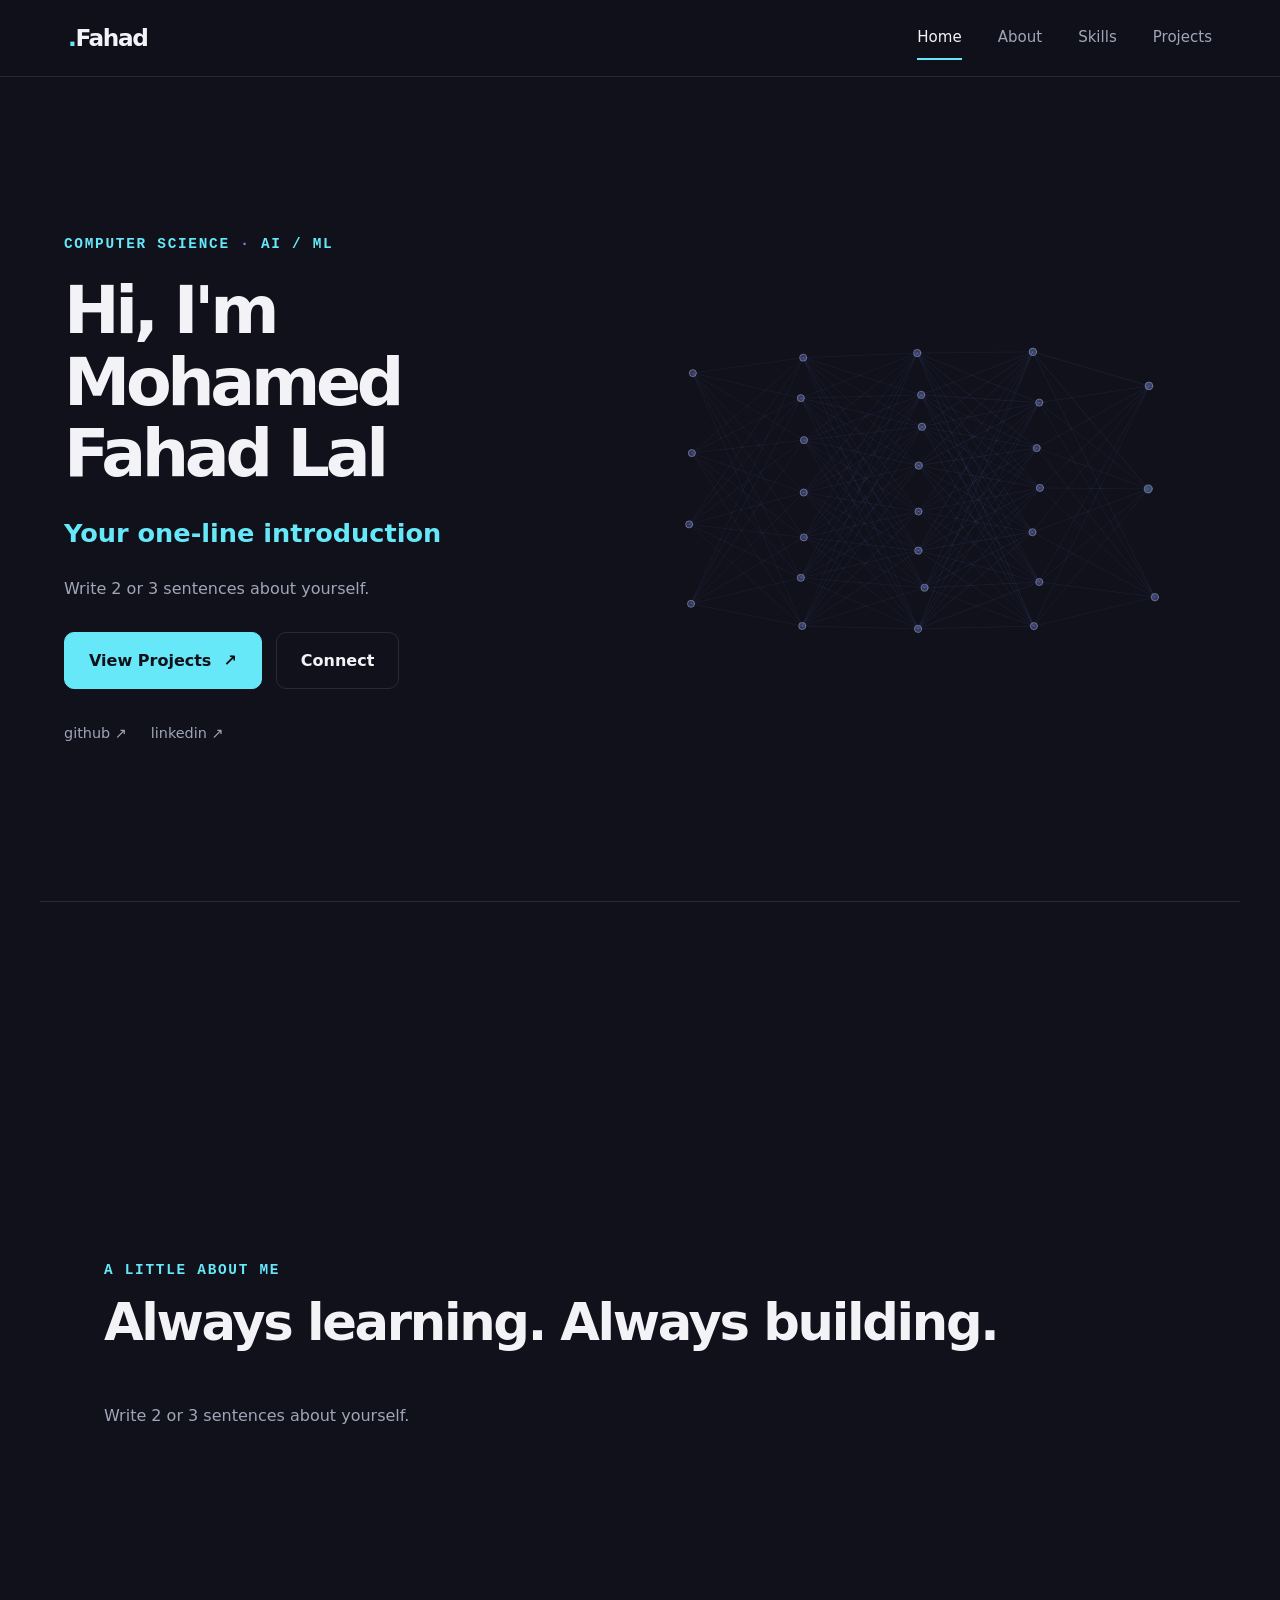
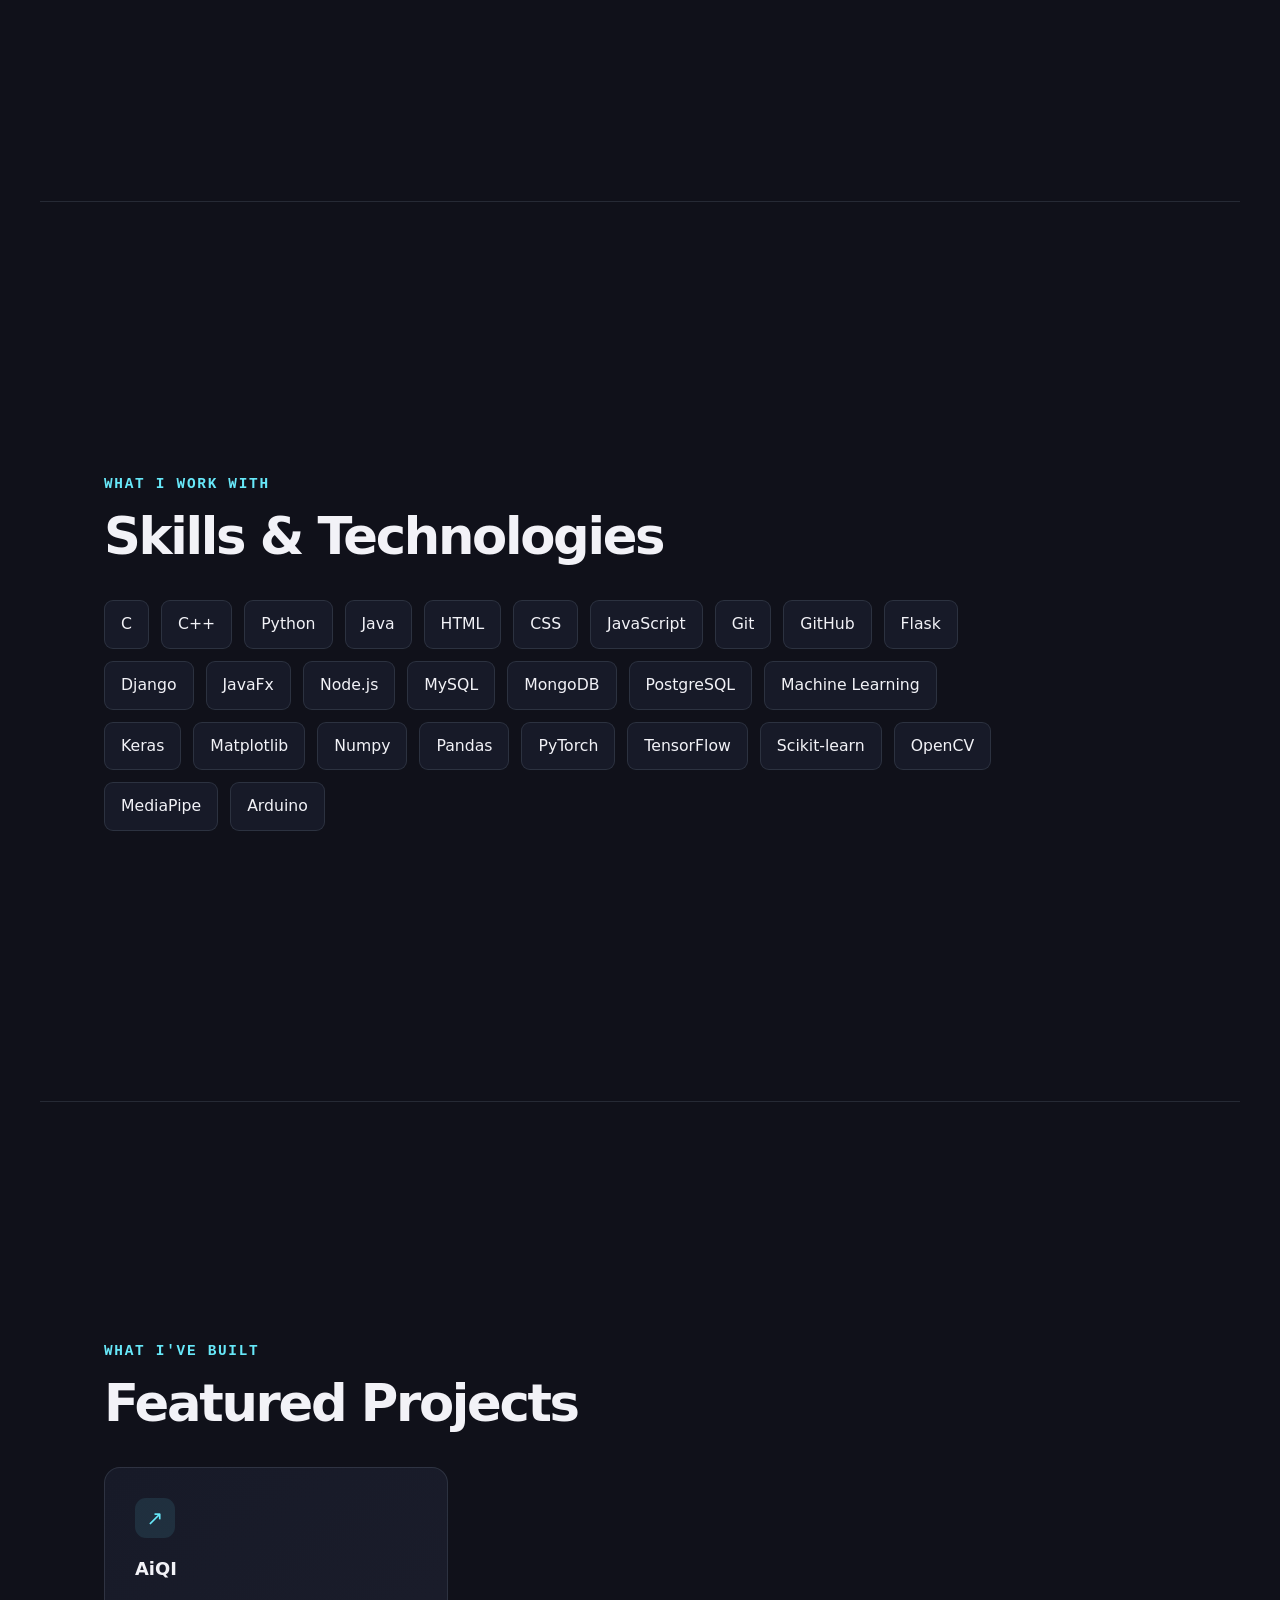
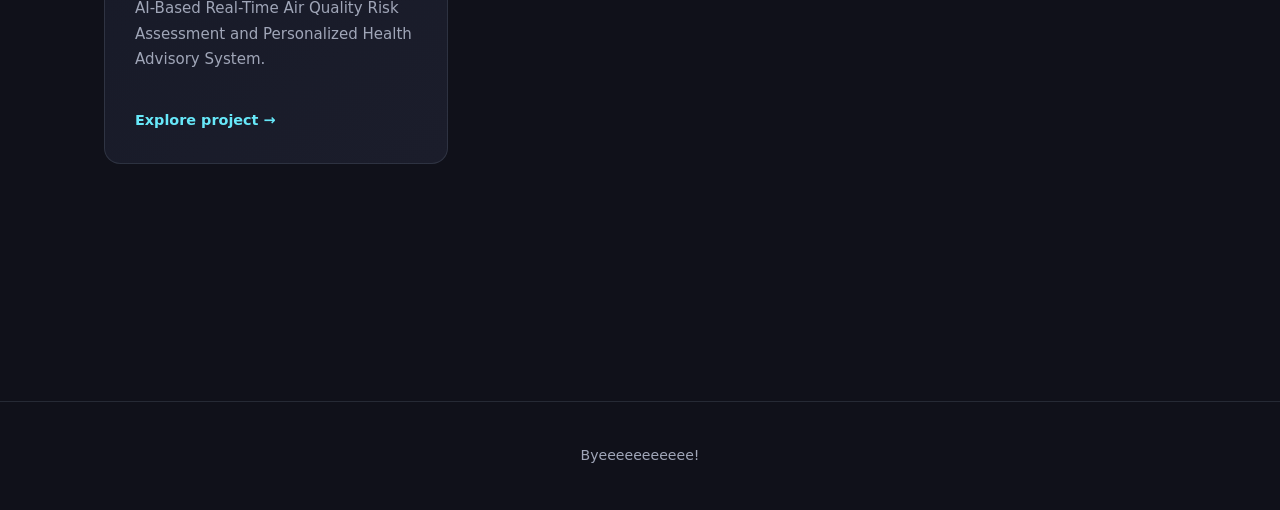
==== index.html @ 048d9cdc "changed layout; added nav and neural network aniamtion" ====
<!DOCTYPE html>
<html lang="en">

<head>
    <meta charset="UTF-8">
    <meta name="viewport" content="width=device-width, initial-scale=1">
    <meta name="theme-color" content="#10111a">
    <meta name="description" content="Fahad Lal — Computer Science student, developer, and AI/ML enthusiast.">
    <title>Fahad Lal | Portfolio</title>
    <link rel="stylesheet" href="style.css">
    <link rel="icon" type="image/svg+xml" href="favicon.svg">
</head>

<body>

    <!-- Top Navigation -->
    <header class="site-header">
        <nav class="navbar" aria-label="Main navigation">
            <a href="#home" class="brand"><span>.</span>Fahad</a>

            <div class="nav-links">
                <a href="#home" class="active">Home</a>
                <a href="#about">About</a>
                <a href="#skills">Skills</a>
                <a href="#projects">Projects</a>
            </div>
        </nav>
    </header>

    <!-- Hero -->
    <main>
        <section class="hero" id="home">

            <!-- Left: neural network -->
            <div class="hero-visual" id="hero">
                <canvas id="neural-network"
                    aria-label="Animated neural network visualization"
                    role="img"></canvas>

                
            </div>

            <!-- Right: Personal introduction -->
            <div class="hero-content">
                <p class="eyebrow">
                    COMPUTER SCIENCE <span>·</span> AI / ML
                </p>

                <h1>
                    Hi, I'm <span id="name"></span>
                </h1>

                <p id="tagline" class="tagline"></p>

                <p id="hero-bio" class="hero-bio"></p>

                <div class="hero-actions">
                    <a href="#projects" class="btn btn-primary">
                        View Projects <span>↗</span>
                    </a>

                    <a href="#footer" class="btn btn-secondary">
                        Connect
                    </a>
                </div>

                <nav id="links" class="social-links"
                    aria-label="Social profiles"></nav>
            </div>

        </section>

        <!-- About -->
        <section class="section about-section" id="about">
            <div class="section-heading">
                <p class="eyebrow">A LITTLE ABOUT ME</p>
                <h2>Always learning. Always building.</h2>
            </div>

            <p id="about-bio"></p>
        </section>


        <!-- Skills -->
        <section class="section" id="skills">
            <div class="section-heading">
                <p class="eyebrow">WHAT I WORK WITH</p>
                <h2>Skills & Technologies</h2>
            </div>

            <ul id="skills-list" class="chips"></ul>
        </section>

        <!-- Projects -->
        <section class="section" id="projects">
            <div class="section-heading">
                <p class="eyebrow">WHAT I'VE BUILT</p>
                <h2>Featured Projects</h2>
            </div>

            <div id="projects-list" class="grid"></div>
        </section>

        
    </main>

    <footer id="footer">
        <p>Byeeeeeeeeeee!</p>
    </footer>

    <script src="script.js"></script>

</body>
</html>
---- style.css ----
:root {
    --bg: #10111a;
    --surface: #171a28;
    --card: #1b1d2b;
    --fg: #f2f2f7;
    --muted: #a0a6b8;
    --accent: #67e8f9;
    --accent-secondary: #818cf8;
    --border: rgba(148, 163, 184, 0.17);
    --nav-height: 76px;
}

* {
    box-sizing: border-box;
}

html {
    scroll-behavior: smooth;
    scroll-padding-top: var(--nav-height);
}

body {
    margin: 0;
    background: var(--bg);
    color: var(--fg);
    font-family: Inter, system-ui, -apple-system, sans-serif;
    line-height: 1.7;
}

a {
    color: inherit;
}

a:focus-visible {
    outline: 2px solid var(--accent);
    outline-offset: 4px;
}

/* Navigation */

.site-header {
    position: sticky;
    top: 0;
    z-index: 100;
    background: rgba(16, 17, 26, 0.92);
    backdrop-filter: blur(14px);
    border-bottom: 1px solid var(--border);
}

.navbar {
    max-width: 1200px;
    min-height: var(--nav-height);
    margin: auto;
    padding: 12px 28px;
    display: flex;
    align-items: center;
    justify-content: space-between;
    gap: 24px;
}

.brand {
    font-size: 1.45rem;
    font-weight: 800;
    letter-spacing: -0.06em;
    text-decoration: none;
}

.brand span {
    color: var(--accent);
}

.nav-links {
    display: flex;
    align-items: center;
    gap: clamp(14px, 3vw, 36px);
}

.nav-links a {
    position: relative;
    color: var(--muted);
    font-size: 0.94rem;
    text-decoration: none;
    transition: color 180ms ease;
}

.nav-links a:hover,
.nav-links a.active {
    color: var(--fg);
}

.nav-links a.active::after {
    content: "";
    position: absolute;
    left: 0;
    right: 0;
    bottom: -9px;
    height: 2px;
    background: var(--accent);
}

/* Home / hero */

.hero {
    width: 100%;
    max-width: 1440px;
    min-height: calc(100vh - var(--nav-height));
    min-height: calc(100svh - var(--nav-height));
    margin-inline: auto;
    padding: clamp(40px, 6vh, 80px) clamp(32px, 5vw, 80px);
    display: grid;
    grid-template-columns: minmax(0, 1fr) minmax(0, 1.1fr);
    grid-template-areas: "content visual";
    align-items: center;
    gap: clamp(40px, 6vw, 100px);
}

.hero-content {
    grid-area: content;
    min-width: 0;
    max-width: 650px;
}

.hero-visual {
    grid-area: visual;
    position: relative;
    width: 100%;
    max-width: 620px;
    height: 430px;
    justify-self: center;
    overflow: hidden;
    border: none;
    border-radius: 0;
    background: transparent;
    box-shadow: none;
}

#neural-network {
    position: absolute;
    inset: 0;
    display: block;
    width: 100%;
    height: 100%;
    cursor: pointer;
    outline-offset: 4px;
}

#neural-network:focus-visible {
    outline: 2px solid var(--accent);
}

.visual-label {
    position: absolute;
    left: 12px;
    bottom: 8px;
    display: flex;
    align-items: center;
    gap: 9px;
    color: var(--muted);
    font: 10px monospace;
    letter-spacing: 0.08em;
    pointer-events: none;
}

.status-dot {
    width: 7px;
    height: 7px;
    flex: 0 0 auto;
    border-radius: 50%;
    background: var(--accent);
    box-shadow: 0 0 12px var(--accent);
}

/* Hero text and actions */

.eyebrow {
    margin: 0 0 18px;
    color: var(--accent);
    font-family: ui-monospace, monospace;
    font-size: 0.9rem;
    font-weight: 600;
    letter-spacing: 0.12em;
}

.eyebrow span {
    color: var(--accent-secondary);
}

.hero h1 {
    margin: 0;
    font-size: clamp(3rem, 5.2vw, 5.5rem);
    line-height: 1.08;
    letter-spacing: -0.065em;
    overflow-wrap: anywhere;
}

.hero .tagline {
    margin: 22px 0 0;
    color: var(--accent);
    font-size: clamp(1.25rem, 2vw, 1.65rem);
    font-weight: 550;
}

.hero .hero-bio {
    max-width: 570px;
    margin-top: 18px;
    color: var(--muted);
    font-size: clamp(1rem, 1.25vw, 1.2rem);
    line-height: 1.9;
}

.hero-actions {
    display: flex;
    flex-wrap: wrap;
    gap: 14px;
    margin-top: 28px;
}

.btn {
    display: inline-flex;
    align-items: center;
    justify-content: center;
    gap: 12px;
    min-height: 54px;
    padding: 14px 24px;
    border: 1px solid var(--border);
    border-radius: 10px;
    text-decoration: none;
    font-size: 1rem;
    font-weight: 650;
    transition: transform 180ms ease, background 180ms ease, border-color 180ms ease;
}

.btn:hover {
    transform: translateY(-2px);
}

.btn-primary {
    background: var(--accent);
    border-color: var(--accent);
    color: #10111a;
}

.btn-primary:hover {
    background: #a5f3fc;
}

.btn-secondary {
    color: var(--fg);
}

.btn-secondary:hover {
    border-color: var(--accent);
}

.social-links {
    display: flex;
    flex-wrap: wrap;
    gap: 24px;
    margin-top: 32px;
}

.social-links a {
    color: var(--muted);
    font-size: 0.9rem;
    text-decoration: none;
}

.social-links a:hover {
    color: var(--accent);
}

/* Content sections */

.section {
    width: 100%;
    max-width: 1200px;
    min-height: 100vh;
    min-height: 100svh;
    margin-inline: auto;
    padding: clamp(64px, 9vh, 110px) clamp(32px, 5vw, 64px);
    border-top: 1px solid var(--border);
    box-sizing: border-box;
    display: flex;
    flex-direction: column;
    justify-content: center;
    scroll-margin-top: var(--nav-height);
}

.section-heading {
    margin-bottom: 32px;
}

.section-heading .eyebrow {
    margin-bottom: 8px;
}

.section-heading h2 {
    margin: 0;
    font-size: clamp(2.2rem, 4vw, 3.2rem);
    letter-spacing: -0.045em;
    line-height: 1.25;
}

.about-section > p {
    max-width: 760px;
    color: var(--muted);
}

/* Skills */

.chips {
    display: flex;
    flex-wrap: wrap;
    gap: 12px;
    max-width: 900px;
    padding: 0;
    margin: 0;
    list-style: none;
}

.chips li {
    padding: 10px 16px;
    border: 1px solid var(--border);
    border-radius: 9px;
    background: var(--surface);
    color: var(--fg);
    font-size: 0.98rem;
    transition: border-color 180ms ease, transform 180ms ease;
}

.chips li:hover {
    border-color: var(--accent);
    transform: translateY(-2px);
}

/* Projects */

.grid {
    display: grid;
    grid-template-columns: repeat(3, minmax(0, 1fr));
    gap: 20px;
    width: 100%;
}

.project-card {
    min-width: 0;
    padding: 30px;
    border: 1px solid var(--border);
    border-radius: 16px;
    background: linear-gradient(145deg, var(--surface), var(--card));
    transition: transform 200ms ease, border-color 200ms ease;
}

.project-card:hover {
    transform: translateY(-5px);
    border-color: rgba(103, 232, 249, 0.5);
}

.project-icon {
    display: grid;
    width: 40px;
    height: 40px;
    place-items: center;
    margin-bottom: 18px;
    border-radius: 11px;
    background: rgba(103, 232, 249, 0.1);
    color: var(--accent);
    font-size: 1.25rem;
}

.project-card h3 {
    margin: 0 0 12px;
    font-size: 1.12rem;
    line-height: 1.4;
    overflow-wrap: anywhere;
}

.project-card p {
    color: var(--muted);
    font-size: 0.94rem;
    overflow-wrap: anywhere;
}

.project-card > a {
    display: inline-block;
    margin-top: 20px;
    color: var(--accent);
    font-size: 0.9rem;
    font-weight: 650;
    text-decoration: none;
}

.project-card > a:hover {
    text-decoration: underline;
    text-underline-offset: 4px;
}

/* Footer */

footer {
    min-height: 90px;
    padding: 28px 20px;
    border-top: 1px solid var(--border);
    color: var(--muted);
    text-align: center;
    font-size: 0.88rem;
    display: flex;
    flex-direction: column;
    justify-content: center;
}

.copyright {
    margin: 0 0 6px;
}

/* Tablet */

@media (max-width: 850px) {
    .hero {
        gap: 32px;
        padding-inline: 28px;
    }

    .hero h1 {
        font-size: clamp(2.5rem, 5vw, 3.6rem);
    }

    .hero-visual {
        max-width: 440px;
    }

    .grid {
        grid-template-columns: repeat(2, minmax(0, 1fr));
    }
}

/* Mobile */

@media (max-width: 620px) {
    :root {
        --nav-height: 100px;
    }

    .navbar {
        min-height: 68px;
        padding: 12px 18px;
        flex-wrap: wrap;
        gap: 12px;
    }

    .brand {
        font-size: 1.3rem;
    }

    .nav-links {
        width: 100%;
        justify-content: space-between;
        gap: 10px;
    }

    .nav-links a {
        font-size: 0.84rem;
    }

    .nav-links a.active::after {
        bottom: -5px;
    }

    .hero {
        min-height: calc(100vh - var(--nav-height));
        min-height: calc(100svh - var(--nav-height));
        grid-template-columns: minmax(0, 1fr);
        grid-template-areas:
            "visual"
            "content";
        gap: 28px;
        padding: 32px 22px 48px;
    }

    .hero-visual {
        width: min(75vw, 340px);
        height: 320px;
        max-width: 500px;
    }

    .hero-content {
        text-align: center;
    }

    .hero h1 {
        font-size: clamp(2.5rem, 10vw, 3.5rem);
    }

    .hero .hero-bio {
        font-size: 1rem;
        margin-inline: auto;
    }

    .hero-actions,
    .social-links {
        justify-content: center;
    }

    .section {
        min-height: 100svh;
        padding: 64px 22px;
    }

    .section-heading h2 {
        font-size: clamp(1.8rem, 7vw, 2.4rem);
    }

    .grid {
        grid-template-columns: minmax(0, 1fr);
    }

    .project-card {
        padding: 24px;
    }
}

/* Respect reduced-motion preferences */

@media (prefers-reduced-motion: reduce) {
    html {
        scroll-behavior: auto;
    }

    *,
    *::before,
    *::after {
        animation-duration: 0.01ms !important;
        transition-duration: 0.01ms !important;
    }
}
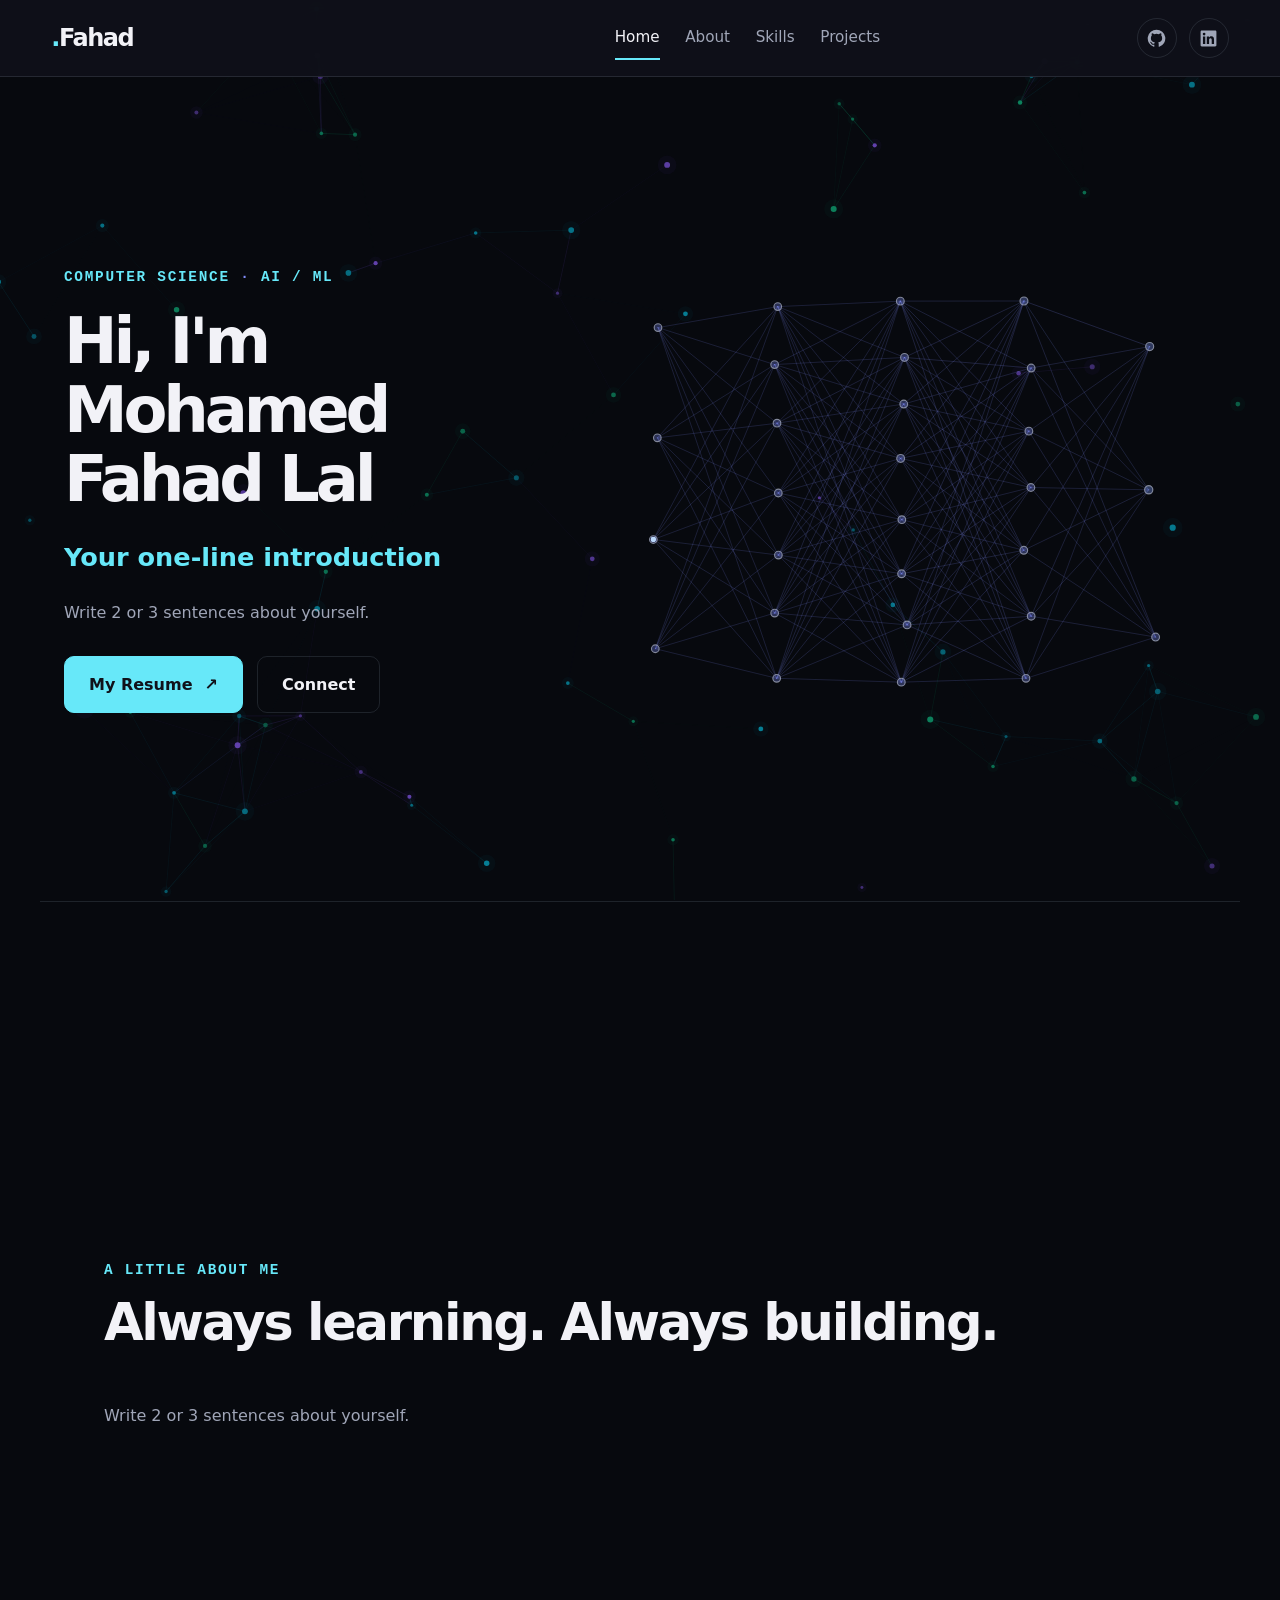
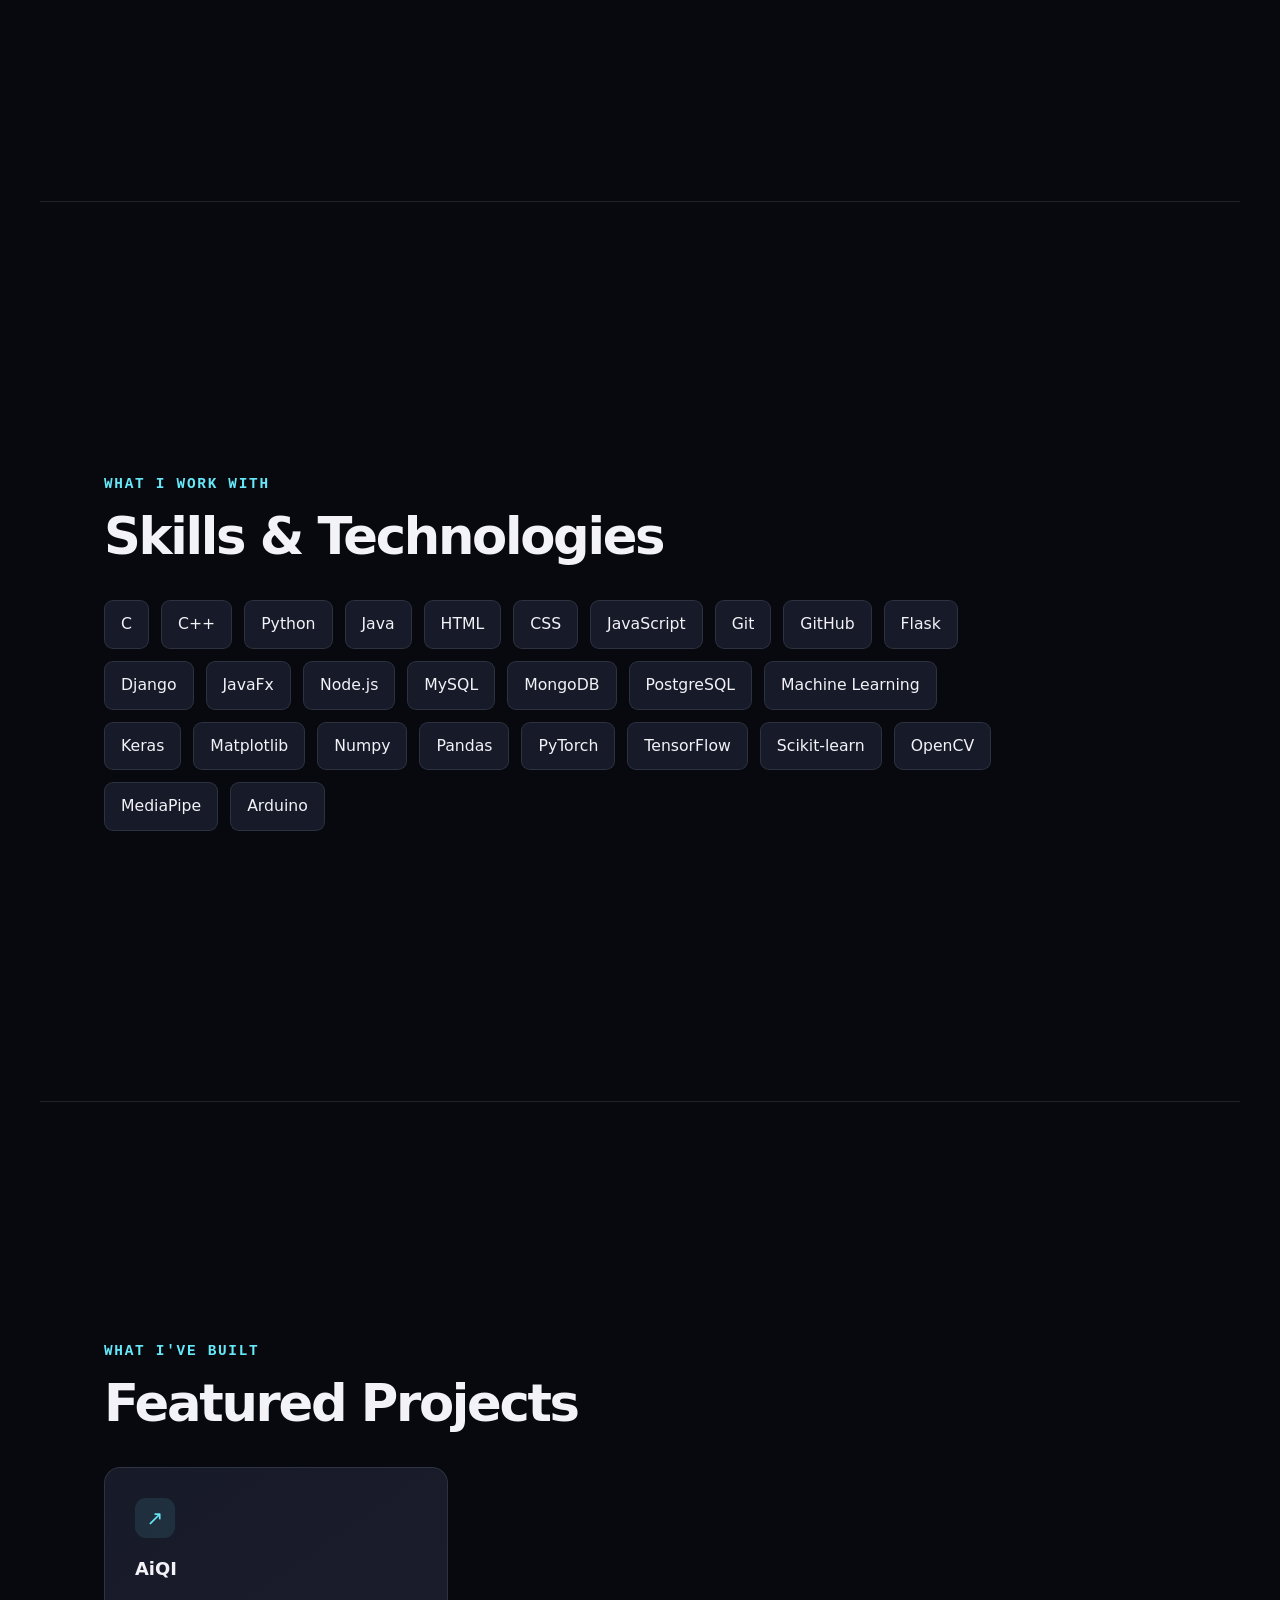
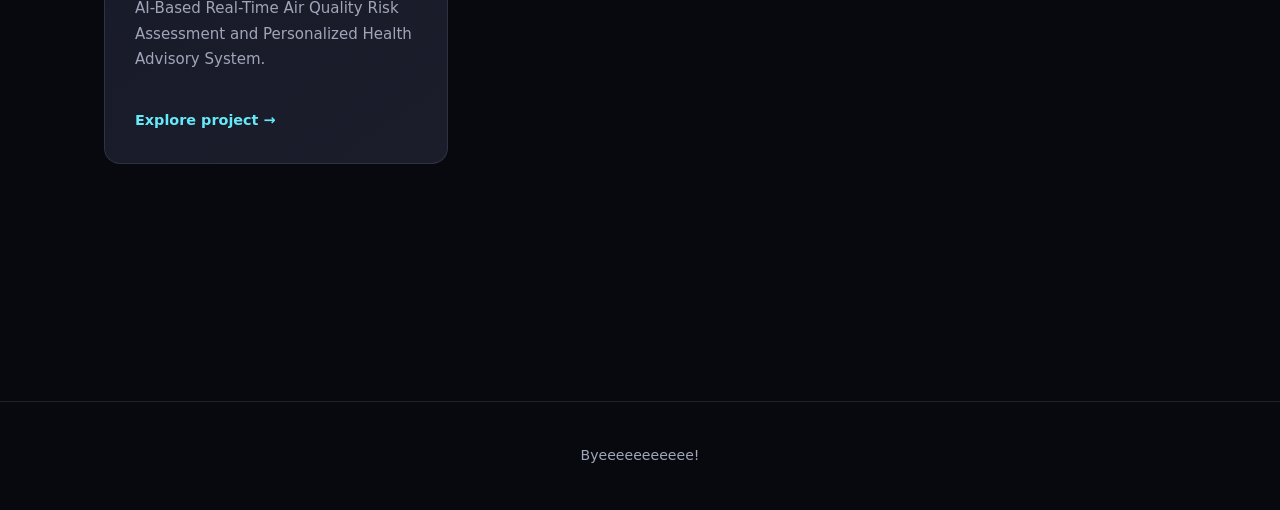
==== commit 8b2ec933: "updated layout and added bg animation" ====
--- a/index.html
+++ b/index.html
@@ -12,18 +12,28 @@
 </head>
 
 <body>
-
+    <canvas id="neural-canvas" aria-hidden="true"></canvas>
     <!-- Top Navigation -->
     <header class="site-header">
         <nav class="navbar" aria-label="Main navigation">
-            <a href="#home" class="brand"><span>.</span>Fahad</a>
 
+            <!-- Left: Brand -->
+            <a href="#home" class="brand">
+                <span class="brand-dot">.</span>Fahad
+            </a>
+
+            <!-- Center: Navigation links -->
             <div class="nav-links">
                 <a href="#home" class="active">Home</a>
                 <a href="#about">About</a>
                 <a href="#skills">Skills</a>
                 <a href="#projects">Projects</a>
             </div>
+
+            <!-- Right: Social icons -->
+            <div id="links" class="navbar-socials"
+                aria-label="Social profiles"></div>
+
         </nav>
     </header>
 
@@ -55,17 +65,19 @@
                 <p id="hero-bio" class="hero-bio"></p>
 
                 <div class="hero-actions">
-                    <a href="#projects" class="btn btn-primary">
-                        View Projects <span>↗</span>
+                    <a
+                        href="https://drive.google.com/file/d/1En2auELsVuPyitRh2LUeTLbkmFUv3YQK/view?usp=sharing"
+                        class="btn btn-primary"
+                        target="_blank"
+                        rel="noopener noreferrer"
+                    >
+                        My Resume <span>↗</span>
                     </a>
 
                     <a href="#footer" class="btn btn-secondary">
                         Connect
                     </a>
                 </div>
-
-                <nav id="links" class="social-links"
-                    aria-label="Social profiles"></nav>
             </div>
 
         </section>
@@ -108,7 +120,8 @@
         <p>Byeeeeeeeeeee!</p>
     </footer>
 
-    <script src="script.js"></script>
+    <script src="js/script.js"></script>
+    <script src="js/neural-bg.js"></script>
 
 </body>
 </html>
--- a/style.css
+++ b/style.css
@@ -519,7 +519,7 @@
     }
 }
 
-/* Respect reduced-motion preferences */
+
 
 @media (prefers-reduced-motion: reduce) {
     html {
@@ -533,3 +533,390 @@
         transition-duration: 0.01ms !important;
     }
 }
+
+/* ==========================================
+   LARGER HERO + NEURAL NETWORK
+   ========================================== */
+
+.hero {
+    max-width: 1500px;
+    grid-template-columns: minmax(0, 0.9fr) minmax(0, 1.1fr);
+    gap: clamp(40px, 5vw, 90px);
+    padding-inline: clamp(40px, 5vw, 80px);
+}
+
+.hero-content {
+    max-width: 680px;
+}
+
+/* Give the network more room */
+
+.hero-visual {
+    width: 100%;
+    max-width: 760px;
+    height: clamp(440px, 43vw, 600px);
+    justify-self: stretch;
+}
+
+/* Slightly enlarge the introduction */
+
+.hero h1 {
+    font-size: clamp(3.2rem, 5vw, 5.5rem);
+}
+
+.hero .hero-bio {
+    max-width: 600px;
+}
+
+/* ==========================================
+   WIDER NAVIGATION
+   ========================================== */
+
+.navbar {
+    max-width: 1500px;
+    padding-inline: clamp(28px, 5vw, 76px);
+}
+
+.nav-links {
+    gap: clamp(24px, 3vw, 44px);
+}
+
+.nav-links a {
+    font-size: 0.96rem;
+}
+
+/* ==========================================
+   RESPONSIVE ADJUSTMENTS
+   ========================================== */
+
+@media (max-width: 1000px) {
+    .hero {
+        gap: 32px;
+        padding-inline: 32px;
+    }
+
+    .hero-visual {
+        height: 440px;
+    }
+
+    .hero h1 {
+        font-size: clamp(2.7rem, 4.5vw, 4rem);
+    }
+}
+
+@media (max-width: 620px) {
+    .hero {
+        grid-template-columns: minmax(0, 1fr);
+        grid-template-areas:
+            "visual"
+            "content";
+        gap: 24px;
+        padding: 28px 22px 48px;
+    }
+
+    .hero-visual {
+        width: min(100%, 380px);
+        height: min(90vw, 360px);
+        justify-self: center;
+    }
+
+    .hero h1 {
+        font-size: clamp(2.5rem, 10vw, 3.5rem);
+    }
+
+    .navbar {
+        padding-inline: 18px;
+    }
+
+    .nav-links {
+        gap: 12px;
+    }
+}
+
+/* ==========================================
+   NAVBAR: LEFT BRAND | CENTER LINKS | RIGHT ICONS
+   ========================================== */
+
+.navbar {
+    width: 100%;
+    max-width: 1600px;
+    min-height: 76px;
+    margin-inline: auto;
+    padding: 12px clamp(24px, 5vw, 80px);
+
+    display: grid;
+    grid-template-columns: 1fr auto 1fr;
+    align-items: center;
+    gap: 32px;
+}
+
+/* Left side */
+
+.brand {
+    justify-self: start;
+    white-space: nowrap;
+    font-size: 1.5rem;
+    font-weight: 800;
+    letter-spacing: -0.06em;
+    text-decoration: none;
+}
+
+.brand-dot {
+    color: var(--accent);
+}
+
+/* Center navigation */
+
+.nav-links {
+    display: flex;
+    align-items: center;
+    justify-content: center;
+    gap: clamp(20px, 2.5vw, 38px);
+}
+
+.nav-links a {
+    white-space: nowrap;
+}
+
+/* Right social icons */
+
+.navbar-socials {
+    justify-self: end;
+    display: flex;
+    align-items: center;
+    gap: 12px;
+}
+
+.social-icon {
+    width: 40px;
+    height: 40px;
+    display: grid;
+    place-items: center;
+
+    color: var(--muted);
+    border: 1px solid var(--border);
+    border-radius: 50%;
+
+    text-decoration: none;
+    transition:
+        color 180ms ease,
+        border-color 180ms ease,
+        background 180ms ease,
+        transform 180ms ease;
+}
+
+.social-icon svg {
+    display: block;
+    width: 19px;
+    height: 19px;
+}
+
+.social-icon:hover {
+    color: var(--accent);
+    border-color: var(--accent);
+    background: rgba(103, 232, 249, 0.08);
+    transform: translateY(-2px);
+}
+
+/* Responsive navigation */
+
+@media (max-width: 760px) {
+    .navbar {
+        grid-template-columns: 1fr auto;
+        gap: 14px;
+        padding: 12px 20px;
+    }
+
+    .brand {
+        grid-column: 1;
+        grid-row: 1;
+    }
+
+    .navbar-socials {
+        grid-column: 2;
+        grid-row: 1;
+    }
+
+    .nav-links {
+        grid-column: 1 / -1;
+        grid-row: 2;
+        justify-content: center;
+        gap: clamp(18px, 5vw, 32px);
+        padding-top: 8px;
+    }
+
+    .nav-links a {
+        font-size: 0.88rem;
+    }
+}
+
+@media (max-width: 380px) {
+    .navbar {
+        padding-inline: 14px;
+    }
+
+    .nav-links {
+        gap: 14px;
+    }
+
+    .nav-links a {
+        font-size: 0.8rem;
+    }
+
+    .social-icon {
+        width: 36px;
+        height: 36px;
+    }
+}
+
+/* Navbar layout matching the hand-drawn design */
+
+.navbar {
+    width: 100%;
+    max-width: 1600px;
+    min-height: 76px;
+    margin: 0 auto;
+    padding: 12px clamp(24px, 4vw, 64px);
+
+    display: flex;
+    align-items: center;
+    justify-content: space-between;
+    gap: 32px;
+}
+
+/* Left: Fahad */
+
+.brand {
+    flex: 0 0 auto;
+    margin-right: auto;
+}
+
+/* Center: Navigation links */
+
+.nav-links {
+    display: flex;
+    align-items: center;
+    justify-content: center;
+    gap: clamp(18px, 2vw, 32px);
+
+    margin-inline: auto;
+}
+
+/* Right: GitHub and LinkedIn */
+
+.navbar-socials {
+    display: flex;
+    align-items: center;
+    justify-content: flex-end;
+    gap: 12px;
+    flex: 0 0 auto;
+}
+
+/* Keep the links visually consistent */
+
+.nav-links a {
+    white-space: nowrap;
+    font-size: 0.95rem;
+}
+
+/* Responsive navbar */
+
+@media (max-width: 760px) {
+    .navbar {
+        display: grid;
+        grid-template-columns: 1fr auto;
+        gap: 14px;
+        padding: 12px 20px;
+    }
+
+    .brand {
+        grid-column: 1;
+        grid-row: 1;
+        margin: 0;
+    }
+
+    .navbar-socials {
+        grid-column: 2;
+        grid-row: 1;
+    }
+
+    .nav-links {
+        grid-column: 1 / -1;
+        grid-row: 2;
+        width: 100%;
+        margin: 0;
+        justify-content: center;
+        gap: clamp(16px, 4vw, 28px);
+        padding-top: 8px;
+    }
+}
+/* Full-page interactive neural network */
+
+#neural-canvas {
+    position: fixed;
+    inset: 0;
+
+    display: block;
+    width: 100%;
+    height: 100%;
+
+    z-index: 0;
+    pointer-events: none;
+
+    opacity: 0.85;
+}
+
+/* Keep the website content above the animation */
+
+header,
+main,
+footer {
+    position: relative;
+    z-index: 1;
+}
+
+/* Keep the navigation above other content */
+
+header {
+    z-index: 50;
+}
+
+/* Keep the background consistent */
+
+body {
+    background-color: #07090e;
+    overflow-x: hidden;
+}
+
+/* Avoid unnecessary animation for reduced-motion users */
+
+@media (prefers-reduced-motion: reduce) {
+    #neural-canvas {
+        opacity: 0.55;
+    }
+}
+
+/* === Neural background and hero-network visibility improvements === */
+#neural-canvas {
+    opacity: 0.72;
+}
+
+/* The hero canvas draws its own network; do not fade the whole canvas. */
+#neural-network {
+    opacity: 1;
+}
+
+/* Keep the page content readable above the ambient background. */
+.hero-content,
+.section,
+.site-header,
+footer {
+    position: relative;
+    z-index: 1;
+}
+
+@media (max-width: 620px) {
+    #neural-canvas {
+        opacity: 0.48;
+    }
+}
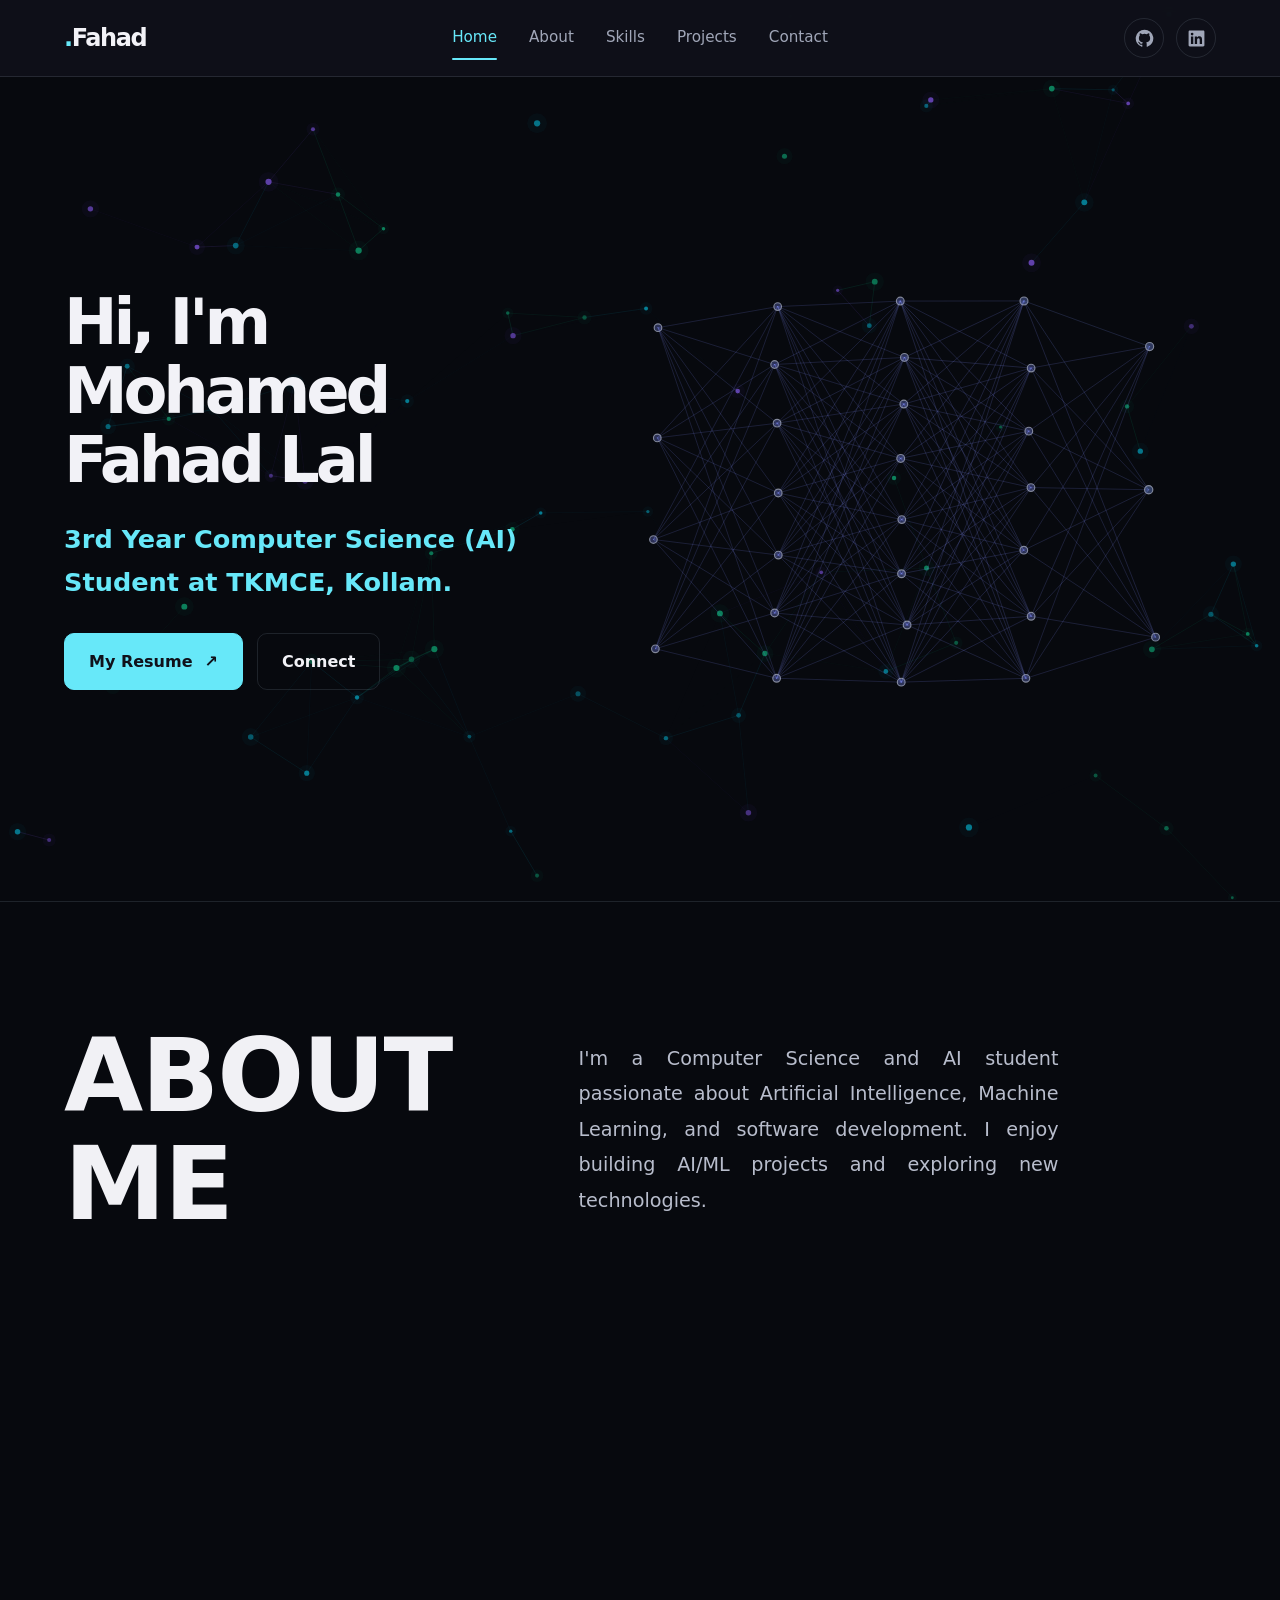
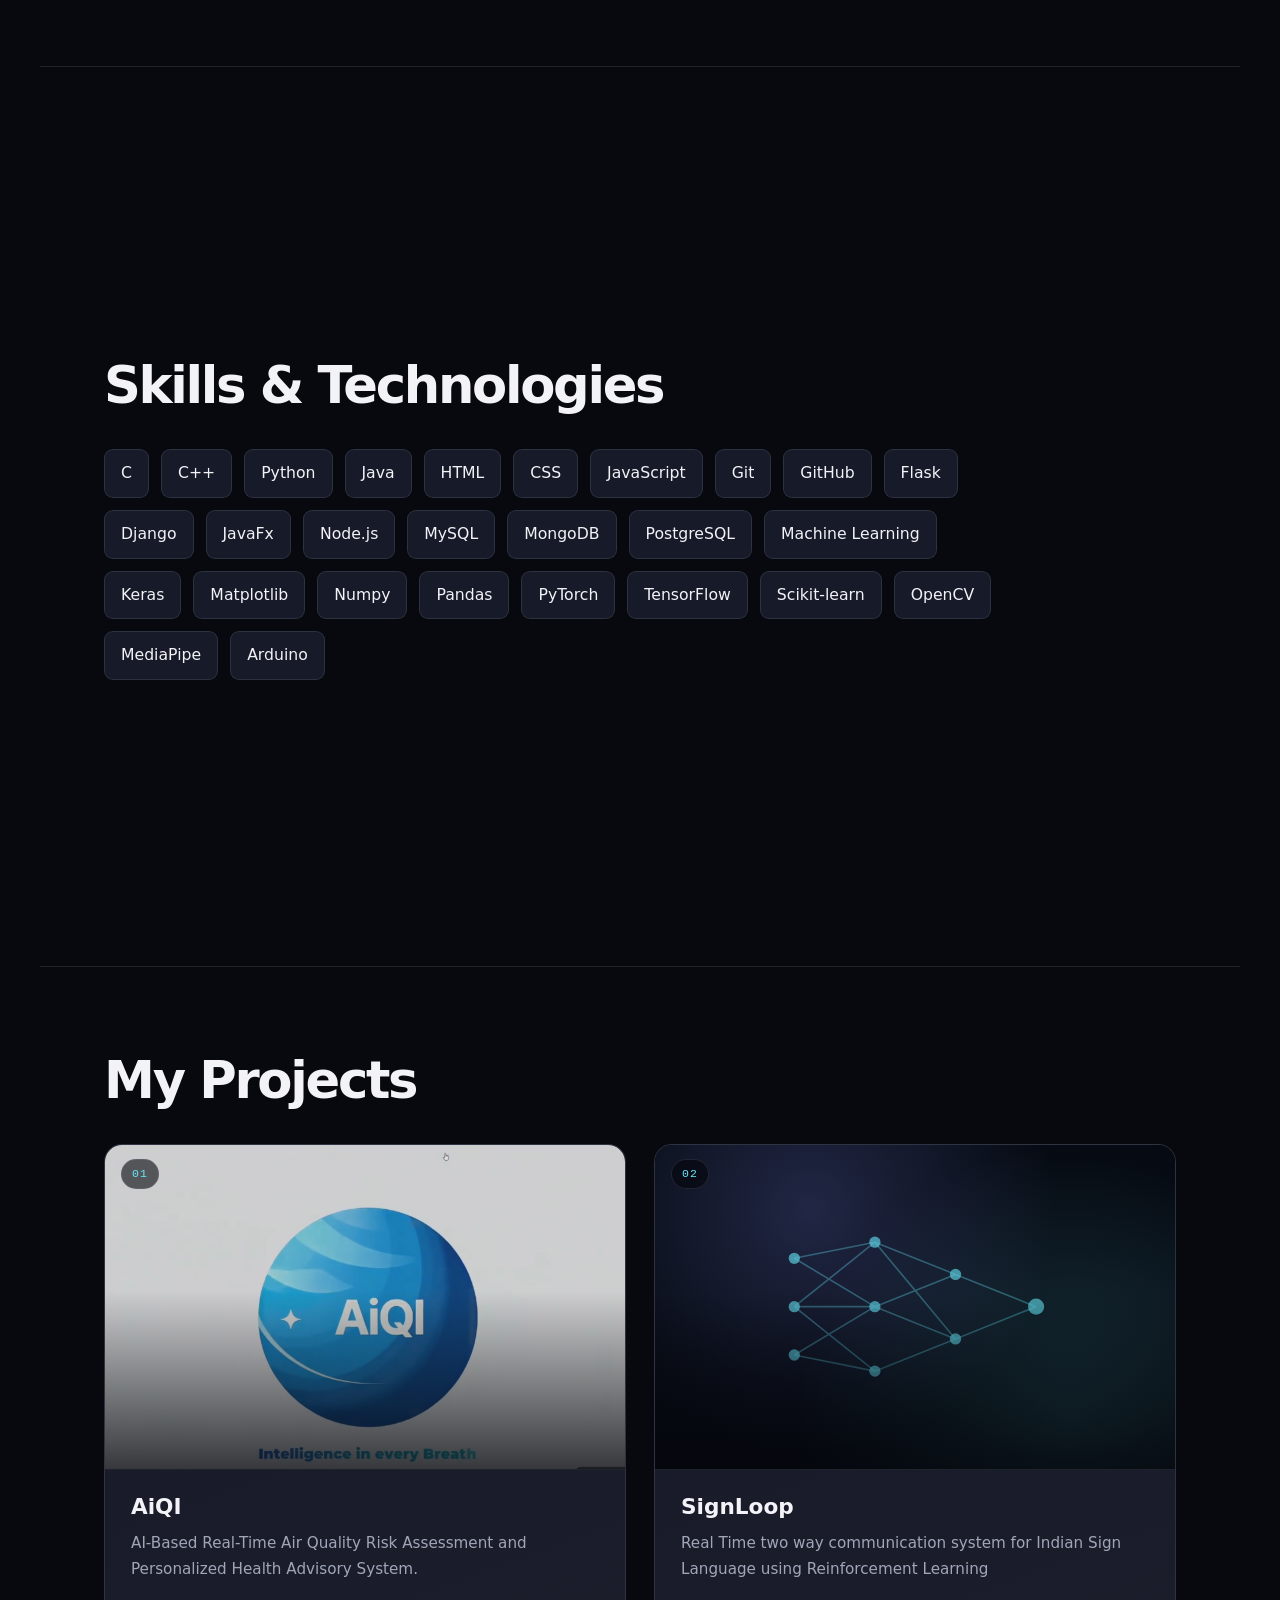
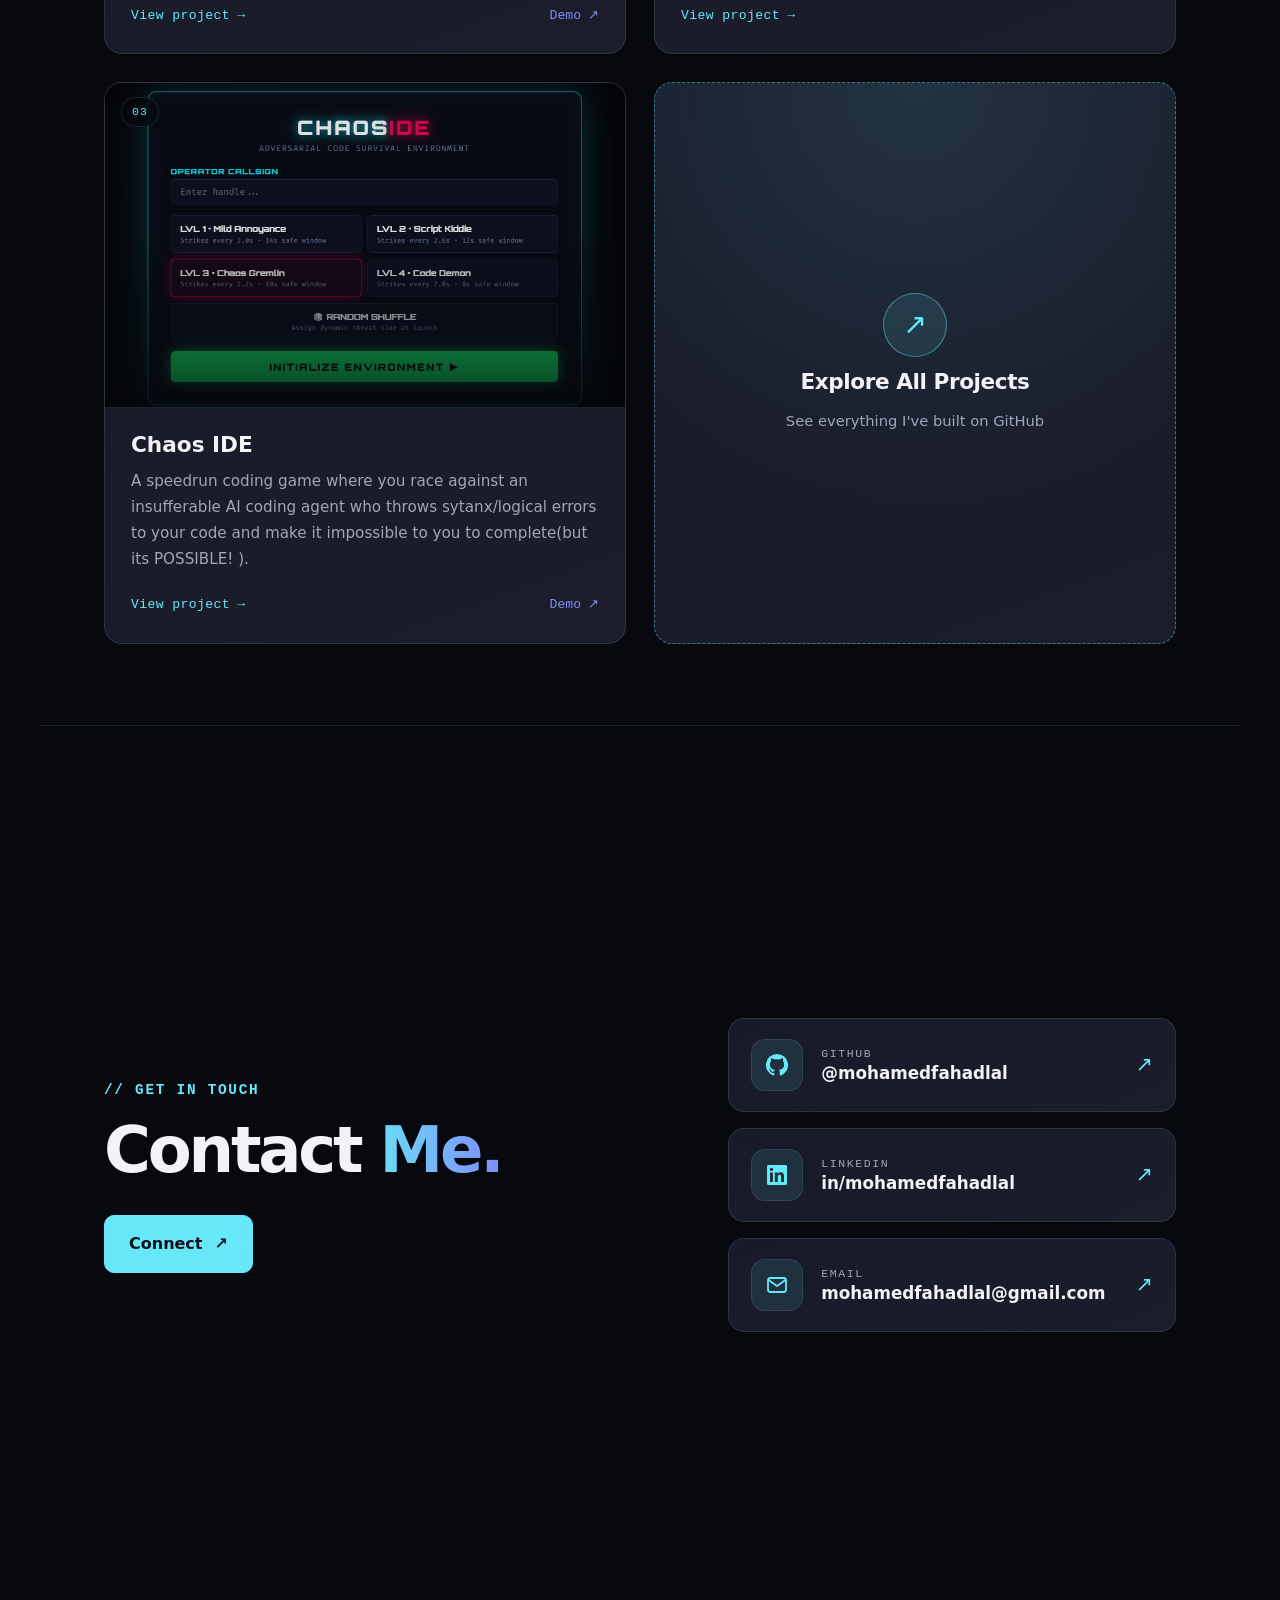
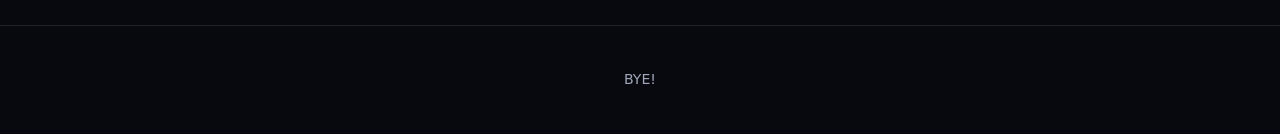
==== commit de61b035: "Updated 'Project' section layout and added 'Contact' section" ====
--- a/index.html
+++ b/index.html
@@ -28,6 +28,7 @@
                 <a href="#about">About</a>
                 <a href="#skills">Skills</a>
                 <a href="#projects">Projects</a>
+                <a href="#contact">Contact</a>
             </div>
 
             <!-- Right: Social icons -->
@@ -52,17 +53,14 @@
 
             <!-- Right: Personal introduction -->
             <div class="hero-content">
-                <p class="eyebrow">
-                    COMPUTER SCIENCE <span>·</span> AI / ML
-                </p>
-
+                
                 <h1>
                     Hi, I'm <span id="name"></span>
                 </h1>
 
                 <p id="tagline" class="tagline"></p>
 
-                <p id="hero-bio" class="hero-bio"></p>
+                
 
                 <div class="hero-actions">
                     <a
@@ -74,7 +72,10 @@
                         My Resume <span>↗</span>
                     </a>
 
-                    <a href="#footer" class="btn btn-secondary">
+                    <a href="https://www.linkedin.com/in/mohamedfahadlal"
+                        class="btn btn-secondary"
+                        target="_blank"
+                        rel="noopener noreferrer">
                         Connect
                     </a>
                 </div>
@@ -82,21 +83,31 @@
 
         </section>
 
+        
         <!-- About -->
         <section class="section about-section" id="about">
-            <div class="section-heading">
-                <p class="eyebrow">A LITTLE ABOUT ME</p>
-                <h2>Always learning. Always building.</h2>
-            </div>
-
-            <p id="about-bio"></p>
+            <div class="about-layout">
+
+                <div class="about-heading">
+                    <h2>ABOUT<br>ME</h2>
+                </div>
+
+                <div class="about-content">
+                    <p id="about-bio">
+                        I'm a Computer Science and AI student passionate about
+                        Artificial Intelligence, Machine Learning, and software development. I enjoy building AI/ML projects and exploring new technologies. 
+
+                        
+                    </p>
+                </div>
+
+            </div>
         </section>
 
 
         <!-- Skills -->
         <section class="section" id="skills">
             <div class="section-heading">
-                <p class="eyebrow">WHAT I WORK WITH</p>
                 <h2>Skills & Technologies</h2>
             </div>
 
@@ -106,18 +117,85 @@
         <!-- Projects -->
         <section class="section" id="projects">
             <div class="section-heading">
-                <p class="eyebrow">WHAT I'VE BUILT</p>
-                <h2>Featured Projects</h2>
-            </div>
-
+                
+                <h2>My Projects</h2>
+            </div>
+
+            <!-- Project cards and the "Explore All Projects" tile are rendered here by script.js -->
             <div id="projects-list" class="grid"></div>
         </section>
 
-        
+        <!-- Contact -->
+        <section class="section contact-section" id="contact">
+            <div class="contact-layout">
+
+                <div class="contact-intro">
+                    <p class="eyebrow">// GET IN TOUCH</p>
+                    <h2>Contact<span class="grad"> Me.</span></h2>
+                    <p class="contact-lead">
+                        
+                    </p>
+
+                    <!-- TODO: replace with your real email address -->
+                    <a href="https://www.linkedin.com/in/mohamedfahadlal" class="btn btn-primary">
+                        Connect<span aria-hidden="true">↗</span>
+                    </a>
+                </div>
+
+                <ul class="contact-cards">
+                    <li>
+                        <a class="contact-card"
+                           href="https://github.com/mohamedfahadlal"
+                           target="_blank"
+                           rel="noopener noreferrer">
+                            <span class="contact-icon" aria-hidden="true">
+                                <svg viewBox="0 0 24 24"><path fill="currentColor" d="M12 .9a11.1 11.1 0 0 0-3.51 21.63c.56.1.76-.24.76-.54v-2.1c-3.1.67-3.76-1.32-3.76-1.32-.5-1.29-1.24-1.63-1.24-1.63-1.02-.7.08-.69.08-.69 1.13.08 1.72 1.16 1.72 1.16 1 1.71 2.62 1.22 3.26.93.1-.72.39-1.22.71-1.5-2.48-.28-5.09-1.24-5.09-5.52 0-1.22.44-2.21 1.16-2.99-.12-.29-.5-1.42.11-2.95 0 0 .95-.3 3.05 1.14a10.6 10.6 0 0 1 5.55 0c2.1-1.43 3.05-1.14 3.05-1.14.61 1.53.23 2.66.11 2.95.72.78 1.16 1.77 1.16 2.99 0 4.29-2.61 5.24-5.1 5.51.4.35.76 1.03.76 2.08v3.08c0 .3.2.65.77.54A11.1 11.1 0 0 0 12 .9Z"/></svg>
+                            </span>
+                            <span class="contact-text">
+                                <span class="contact-label">GitHub</span>
+                                <span class="contact-value">@mohamedfahadlal</span>
+                            </span>
+                            <span class="contact-arrow" aria-hidden="true">↗</span>
+                        </a>
+                    </li>
+
+                    <li>
+                        <a class="contact-card"
+                           href="https://www.linkedin.com/in/mohamedfahadlal"
+                           target="_blank"
+                           rel="noopener noreferrer">
+                            <span class="contact-icon" aria-hidden="true">
+                                <svg viewBox="0 0 24 24"><path fill="currentColor" d="M20.45 2H3.55C2.69 2 2 2.68 2 3.52v16.96c0 .84.69 1.52 1.55 1.52h16.9c.86 0 1.55-.68 1.55-1.52V3.52c0-.84-.69-1.52-1.55-1.52ZM7.93 18.9H4.98V9.4h2.95v9.5ZM6.45 8.1a1.71 1.71 0 1 1 0-3.42 1.71 1.71 0 0 1 0 3.42ZM19 18.9h-2.94v-4.62c0-1.1-.02-2.51-1.53-2.51-1.53 0-1.77 1.2-1.77 2.43v4.7H9.82V9.4h2.82v1.3h.04c.39-.74 1.35-1.52 2.78-1.52 2.97 0 3.53 1.95 3.53 4.49v5.23Z"/></svg>
+                            </span>
+                            <span class="contact-text">
+                                <span class="contact-label">LinkedIn</span>
+                                <span class="contact-value">in/mohamedfahadlal</span>
+                            </span>
+                            <span class="contact-arrow" aria-hidden="true">↗</span>
+                        </a>
+                    </li>
+
+                    <li>
+                       
+                        <a class="contact-card" href="mailto:mohamedfahadlal@gmail.com">
+                            <span class="contact-icon" aria-hidden="true">
+                                <svg viewBox="0 0 24 24" fill="none" stroke="currentColor" stroke-width="1.8" stroke-linecap="round" stroke-linejoin="round"><rect x="3" y="5" width="18" height="14" rx="2.5"/><path d="m3.5 7 8.5 6 8.5-6"/></svg>
+                            </span>
+                            <span class="contact-text">
+                                <span class="contact-label">Email</span>
+                                <span class="contact-value">mohamedfahadlal@gmail.com</span>
+                            </span>
+                            <span class="contact-arrow" aria-hidden="true">↗</span>
+                        </a>
+                    </li>
+                </ul>
+
+            </div>
+        </section>
     </main>
 
     <footer id="footer">
-        <p>Byeeeeeeeeeee!</p>
+        <p>BYE!</p>
     </footer>
 
     <script src="js/script.js"></script>
--- a/style.css
+++ b/style.css
@@ -1,22 +1,32 @@
+/* ==================================================
+   FAHAD LAL — PORTFOLIO
+   Consolidated stylesheet
+   ================================================== */
+
 :root {
-    --bg: #10111a;
+    --bg: #07090e;
     --surface: #171a28;
     --card: #1b1d2b;
     --fg: #f2f2f7;
     --muted: #a0a6b8;
     --accent: #67e8f9;
     --accent-secondary: #818cf8;
+    /* Aliases used by the nav underline (these were previously undefined) */
+    --accent-cyan: var(--accent);
+    --accent-purple: var(--accent-secondary);
     --border: rgba(148, 163, 184, 0.17);
     --nav-height: 76px;
 }
 
-* {
+*,
+*::before,
+*::after {
     box-sizing: border-box;
 }
 
 html {
     scroll-behavior: smooth;
-    scroll-padding-top: var(--nav-height);
+    scroll-padding-top: calc(var(--nav-height) + 16px);
 }
 
 body {
@@ -25,6 +35,7 @@
     color: var(--fg);
     font-family: Inter, system-ui, -apple-system, sans-serif;
     line-height: 1.7;
+    overflow-x: hidden;
 }
 
 a {
@@ -36,7 +47,20 @@
     outline-offset: 4px;
 }
 
-/* Navigation */
+/* Fixed full-page neural background */
+
+#neural-canvas {
+    position: fixed;
+    inset: 0;
+    display: block;
+    width: 100%;
+    height: 100%;
+    z-index: 0;
+    pointer-events: none;
+    opacity: 0.72;
+}
+
+/* Header stays visible while scrolling */
 
 .site-header {
     position: sticky;
@@ -44,41 +68,48 @@
     z-index: 100;
     background: rgba(16, 17, 26, 0.92);
     backdrop-filter: blur(14px);
+    -webkit-backdrop-filter: blur(14px);
     border-bottom: 1px solid var(--border);
 }
 
 .navbar {
-    max-width: 1200px;
+    width: 100%;
+    max-width: 1600px;
     min-height: var(--nav-height);
-    margin: auto;
-    padding: 12px 28px;
-    display: flex;
+    margin-inline: auto;
+    padding: 12px clamp(24px, 5vw, 80px);
+    display: grid;
+    grid-template-columns: 1fr auto 1fr;
     align-items: center;
-    justify-content: space-between;
-    gap: 24px;
+    gap: 32px;
 }
 
 .brand {
-    font-size: 1.45rem;
+    justify-self: start;
+    white-space: nowrap;
+    font-size: 1.5rem;
     font-weight: 800;
     letter-spacing: -0.06em;
     text-decoration: none;
 }
 
-.brand span {
+.brand span,
+.brand-dot {
     color: var(--accent);
 }
 
 .nav-links {
     display: flex;
     align-items: center;
-    gap: clamp(14px, 3vw, 36px);
+    justify-content: center;
+    gap: clamp(20px, 2.5vw, 38px);
 }
 
 .nav-links a {
     position: relative;
+    white-space: nowrap;
     color: var(--muted);
-    font-size: 0.94rem;
+    font-size: 0.95rem;
     text-decoration: none;
     transition: color 180ms ease;
 }
@@ -98,35 +129,80 @@
     background: var(--accent);
 }
 
+.navbar-socials {
+    justify-self: end;
+    display: flex;
+    align-items: center;
+    gap: 12px;
+}
+
+.social-icon {
+    width: 40px;
+    height: 40px;
+    display: grid;
+    place-items: center;
+    color: var(--muted);
+    border: 1px solid var(--border);
+    border-radius: 50%;
+    text-decoration: none;
+    transition:
+        color 180ms ease,
+        border-color 180ms ease,
+        background 180ms ease,
+        transform 180ms ease;
+}
+
+.social-icon svg {
+    display: block;
+    width: 19px;
+    height: 19px;
+}
+
+.social-icon:hover {
+    color: var(--accent);
+    border-color: var(--accent);
+    background: rgba(103, 232, 249, 0.08);
+    transform: translateY(-2px);
+}
+
+/* Main page content sits above the background */
+
+header,
+main,
+footer {
+    position: relative;
+    z-index: 1;
+}
+
 /* Home / hero */
 
 .hero {
     width: 100%;
-    max-width: 1440px;
+    max-width: 1500px;
     min-height: calc(100vh - var(--nav-height));
     min-height: calc(100svh - var(--nav-height));
     margin-inline: auto;
-    padding: clamp(40px, 6vh, 80px) clamp(32px, 5vw, 80px);
+    padding: clamp(40px, 6vh, 80px) clamp(40px, 5vw, 80px);
     display: grid;
-    grid-template-columns: minmax(0, 1fr) minmax(0, 1.1fr);
+    grid-template-columns: minmax(0, 0.9fr) minmax(0, 1.1fr);
     grid-template-areas: "content visual";
     align-items: center;
-    gap: clamp(40px, 6vw, 100px);
+    gap: clamp(40px, 5vw, 90px);
 }
 
 .hero-content {
     grid-area: content;
     min-width: 0;
-    max-width: 650px;
+    max-width: 680px;
 }
 
 .hero-visual {
     grid-area: visual;
     position: relative;
     width: 100%;
-    max-width: 620px;
-    height: 430px;
-    justify-self: center;
+    max-width: 760px;
+    height: clamp(440px, 43vw, 600px);
+    justify-self: stretch;
     overflow: hidden;
     border: none;
     border-radius: 0;
@@ -142,6 +218,7 @@
     height: 100%;
     cursor: pointer;
     outline-offset: 4px;
+    opacity: 1;
 }
 
 #neural-network:focus-visible {
@@ -170,7 +247,7 @@
     box-shadow: 0 0 12px var(--accent);
 }
 
-/* Hero text and actions */
+/* Hero typography and actions */
 
 .eyebrow {
     margin: 0 0 18px;
@@ -187,7 +264,7 @@
 
 .hero h1 {
     margin: 0;
-    font-size: clamp(3rem, 5.2vw, 5.5rem);
+    font-size: clamp(3.2rem, 5vw, 5.5rem);
     line-height: 1.08;
     letter-spacing: -0.065em;
     overflow-wrap: anywhere;
@@ -201,7 +278,7 @@
 }
 
 .hero .hero-bio {
-    max-width: 570px;
+    max-width: 600px;
     margin-top: 18px;
     color: var(--muted);
     font-size: clamp(1rem, 1.25vw, 1.2rem);
@@ -227,7 +304,10 @@
     text-decoration: none;
     font-size: 1rem;
     font-weight: 650;
-    transition: transform 180ms ease, background 180ms ease, border-color 180ms ease;
+    transition:
+        transform 180ms ease,
+        background 180ms ease,
+        border-color 180ms ease;
 }
 
 .btn:hover {
@@ -279,11 +359,10 @@
     margin-inline: auto;
     padding: clamp(64px, 9vh, 110px) clamp(32px, 5vw, 64px);
     border-top: 1px solid var(--border);
-    box-sizing: border-box;
     display: flex;
     flex-direction: column;
     justify-content: center;
-    scroll-margin-top: var(--nav-height);
+    scroll-margin-top: calc(var(--nav-height) + 16px);
 }
 
 .section-heading {
@@ -348,12 +427,16 @@
     border: 1px solid var(--border);
     border-radius: 16px;
     background: linear-gradient(145deg, var(--surface), var(--card));
-    transition: transform 200ms ease, border-color 200ms ease;
+    transition:
+        transform 250ms ease,
+        border-color 250ms ease,
+        box-shadow 250ms ease;
 }
 
 .project-card:hover {
     transform: translateY(-5px);
-    border-color: rgba(103, 232, 249, 0.5);
+    border-color: var(--accent);
+    box-shadow: 0 12px 35px rgba(0, 0, 0, 0.18);
 }
 
 .project-icon {
@@ -413,59 +496,87 @@
     margin: 0 0 6px;
 }
 
+/* Scroll reveal */
+
+.reveal {
+    opacity: 0;
+    transform: translateY(28px);
+    transition:
+        opacity 650ms ease,
+        transform 650ms cubic-bezier(0.22, 1, 0.36, 1);
+}
+
+.reveal.is-visible {
+    opacity: 1;
+    transform: translateY(0);
+}
+
 /* Tablet */
 
-@media (max-width: 850px) {
+@media (max-width: 1000px) {
     .hero {
         gap: 32px;
-        padding-inline: 28px;
+        padding-inline: 32px;
+    }
+
+    .hero-visual {
+        height: 440px;
     }
 
     .hero h1 {
-        font-size: clamp(2.5rem, 5vw, 3.6rem);
-    }
-
-    .hero-visual {
-        max-width: 440px;
-    }
-
+        font-size: clamp(2.7rem, 4.5vw, 4rem);
+    }
+}
+
+@media (max-width: 850px) {
     .grid {
         grid-template-columns: repeat(2, minmax(0, 1fr));
     }
 }
 
-/* Mobile */
-
-@media (max-width: 620px) {
+/* Mobile navigation and content */
+
+@media (max-width: 760px) {
     :root {
         --nav-height: 100px;
     }
 
     .navbar {
-        min-height: 68px;
-        padding: 12px 18px;
-        flex-wrap: wrap;
-        gap: 12px;
+        grid-template-columns: 1fr auto;
+        gap: 14px;
+        padding: 12px 20px;
     }
 
     .brand {
+        grid-column: 1;
+        grid-row: 1;
         font-size: 1.3rem;
     }
 
+    .navbar-socials {
+        grid-column: 2;
+        grid-row: 1;
+    }
+
     .nav-links {
+        grid-column: 1 / -1;
+        grid-row: 2;
         width: 100%;
-        justify-content: space-between;
-        gap: 10px;
+        justify-content: center;
+        gap: clamp(16px, 4vw, 28px);
+        padding-top: 8px;
     }
 
     .nav-links a {
-        font-size: 0.84rem;
+        font-size: 0.88rem;
     }
 
     .nav-links a.active::after {
         bottom: -5px;
     }
-
+}
+
+@media (max-width: 620px) {
     .hero {
         min-height: calc(100vh - var(--nav-height));
         min-height: calc(100svh - var(--nav-height));
@@ -473,14 +584,14 @@
         grid-template-areas:
             "visual"
             "content";
-        gap: 28px;
-        padding: 32px 22px 48px;
+        gap: 24px;
+        padding: 28px 22px 48px;
     }
 
     .hero-visual {
-        width: min(75vw, 340px);
-        height: 320px;
-        max-width: 500px;
+        width: min(100%, 380px);
+        height: min(90vw, 360px);
+        justify-self: center;
     }
 
     .hero-content {
@@ -502,7 +613,6 @@
     }
 
     .section {
-        min-height: 100svh;
         padding: 64px 22px;
     }
 
@@ -517,9 +627,32 @@
     .project-card {
         padding: 24px;
     }
-}
-
-
+
+    #neural-canvas {
+        opacity: 0.48;
+    }
+}
+
+@media (max-width: 380px) {
+    .navbar {
+        padding-inline: 14px;
+    }
+
+    .nav-links {
+        gap: 14px;
+    }
+
+    .nav-links a {
+        font-size: 0.8rem;
+    }
+
+    .social-icon {
+        width: 36px;
+        height: 36px;
+    }
+}
+
+/* Reduced motion */
 
 @media (prefers-reduced-motion: reduce) {
     html {
@@ -532,84 +665,962 @@
         animation-duration: 0.01ms !important;
         transition-duration: 0.01ms !important;
     }
-}
-
-/* ==========================================
-   LARGER HERO + NEURAL NETWORK
-   ========================================== */
-
-.hero {
+
+    .reveal,
+    .reveal.is-visible {
+        opacity: 1;
+        transform: none;
+        will-change: auto;
+    }
+
+    .project-card,
+    .project-card:hover {
+        transform: none;
+    }
+
+    #neural-canvas {
+        opacity: 0.55;
+    }
+}
+
+/* Active navbar link while scrolling */
+.nav-links a::after {
+    content: "";
+    position: absolute;
+    left: 0;
+    bottom: -6px;
+    width: 0;
+    height: 2px;
+    background: linear-gradient(90deg, var(--accent-purple), var(--accent-cyan));
+    border-radius: 2px;
+    transition: width 0.3s ease;
+}
+
+.nav-links a:hover::after,
+.nav-links a.active::after {
+    width: 100%;
+}
+
+.nav-links a.active {
+    color: var(--accent-cyan);
+}
+
+/* =========================
+   ABOUT SECTION
+   ========================= */
+
+.about-section {
+    width: 100%;
+    min-height: 85vh;
+    display: flex;
+    align-items: center;
+    justify-content: center;
+    padding: 120px 8%;
+}
+
+.about-layout {
+    width: 100%;
+    max-width: 920px;
+    margin: 0 auto;
+
+    display: grid;
+    grid-template-columns: 0.8fr 1.2fr;
+    align-items: center;
+    column-gap: clamp(40px, 7vw, 110px);
+}
+
+/* Heading: larger, matching the existing portfolio typography */
+.about-heading h2 {
+    margin: 0;
+    font-family: inherit;
+    font-size: clamp(2.6rem, 8vw, 7.5rem);
+    font-weight: 700;
+    line-height: 1.05;
+    letter-spacing: -2px;
+    color: #f1f1f5;
+}
+
+/* Bio */
+.about-content {
+    width: 100%;
+    max-width: 480px;
+    min-width: 0;
+}
+
+.about-content p {
+    display: block;
+    margin: 0;
+    font-family: inherit;
+    font-size: clamp(1.2rem, 1.5vw, 1.4rem);
+    font-weight: 400;
+    line-height: 1.85;
+    color: #b8bdcc;
+    overflow-wrap: anywhere;
+
+    text-align: justify;
+    text-justify: inter-word;
+}
+
+/* Mobile layout */
+@media (max-width: 700px) {
+    .about-section {
+        min-height: auto;
+        padding: 100px 7%;
+    }
+
+    .about-heading h2 {
+        letter-spacing: -1px;
+    }
+
+    .about-content {
+        max-width: 100%;
+    }
+
+    .about-content p {
+        font-size: 1.1rem;
+        line-height: 1.8;
+    }
+}
+
+/* Align About heading with the Home heading.
+   Uses the exact same container as .hero (max-width + side padding),
+   so both left edges always match at every screen size. */
+#about.about-section {
     max-width: 1500px;
-    grid-template-columns: minmax(0, 0.9fr) minmax(0, 1.1fr);
-    gap: clamp(40px, 5vw, 90px);
+    margin-inline: auto;
     padding-inline: clamp(40px, 5vw, 80px);
-}
-
-.hero-content {
-    max-width: 680px;
-}
-
-/* Give the network more room */
-
-.hero-visual {
+    justify-content: flex-start;
+}
+
+#about .about-layout {
+    max-width: none !important;
+    width: 100% !important;
+    margin: 0 !important;
+    padding-left: 0 !important;
+    transform: none !important;
+    box-sizing: border-box;
+}
+
+@media (max-width: 1000px) {
+    #about.about-section {
+        padding-inline: 32px;
+    }
+}
+
+@media (max-width: 620px) {
+    #about.about-section {
+        padding-inline: 22px;
+    }
+}
+
+#about .about-heading {
+    margin-left: 0 !important;
+}
+
+
+/* ==================================================
+   PROJECTS SECTION — image cards with spotlight hover
+   Add AFTER style.css:  <link rel="stylesheet" href="projects.css">
+   Works with your existing colour variables (--accent, --surface, ...).
+   ================================================== */
+
+#projects-list.grid {
+    display: grid;
+    grid-template-columns: repeat(auto-fill, minmax(min(100%, 340px), 1fr));
+    gap: 28px;
     width: 100%;
-    max-width: 760px;
-    height: clamp(440px, 43vw, 600px);
-    justify-self: stretch;
-}
-
-/* Slightly enlarge the introduction */
-
-.hero h1 {
-    font-size: clamp(3.2rem, 5vw, 5.5rem);
-}
-
-.hero .hero-bio {
-    max-width: 600px;
-}
-
-/* ==========================================
-   WIDER NAVIGATION
-   ========================================== */
-
-.navbar {
-    max-width: 1500px;
-    padding-inline: clamp(28px, 5vw, 76px);
-}
-
-.nav-links {
-    gap: clamp(24px, 3vw, 44px);
-}
-
-.nav-links a {
-    font-size: 0.96rem;
-}
-
-/* ==========================================
-   RESPONSIVE ADJUSTMENTS
-   ========================================== */
-
-@media (max-width: 1000px) {
-    .hero {
-        gap: 32px;
-        padding-inline: 32px;
-    }
-
-    .hero-visual {
-        height: 440px;
-    }
-
-    .hero h1 {
-        font-size: clamp(2.7rem, 4.5vw, 4rem);
-    }
+}
+
+.proj-card {
+    --mx: 50%;
+    --my: 50%;
+    position: relative;
+    display: flex;
+    flex-direction: column;
+    min-width: 0;
+    border: 1px solid var(--border);
+    border-radius: 18px;
+    background: linear-gradient(160deg, var(--surface), var(--card));
+    overflow: hidden;
+    isolation: isolate;
+    transition:
+        transform 320ms cubic-bezier(0.22, 1, 0.36, 1),
+        border-color 320ms ease,
+        box-shadow 320ms ease;
+}
+
+/* Cursor-following spotlight */
+.proj-card::before {
+    content: "";
+    position: absolute;
+    inset: 0;
+    z-index: 2;
+    pointer-events: none;
+    opacity: 0;
+    background: radial-gradient(
+        320px circle at var(--mx) var(--my),
+        color-mix(in srgb, var(--accent) 16%, transparent),
+        transparent 70%
+    );
+    transition: opacity 300ms ease;
+}
+
+.proj-card:hover,
+.proj-card:focus-within {
+    transform: translateY(-8px);
+    border-color: color-mix(in srgb, var(--accent) 60%, transparent);
+    box-shadow:
+        0 24px 50px rgba(0, 0, 0, 0.45),
+        0 0 0 1px color-mix(in srgb, var(--accent) 18%, transparent);
+}
+
+.proj-card:hover::before,
+.proj-card:focus-within::before {
+    opacity: 1;
+}
+
+/* ---------- Image area ---------- */
+
+.proj-media {
+    position: relative;
+    display: block;
+    aspect-ratio: 16 / 10;
+    overflow: hidden;
+    background: #060a12;
+    border-bottom: 1px solid var(--border);
+    text-decoration: none;
+}
+
+.proj-media img {
+    position: absolute;
+    inset: 0;
+    z-index: 1;
+    width: 100%;
+    height: 100%;
+    object-fit: cover;
+    transform: scale(1.001);
+    filter: saturate(0.9) brightness(0.88);
+    transition: transform 700ms cubic-bezier(0.22, 1, 0.36, 1), filter 400ms ease;
+}
+
+.proj-card:hover .proj-media img {
+    transform: scale(1.07);
+    filter: saturate(1.05) brightness(1);
+}
+
+/* Fade the bottom of the image into the card */
+.proj-media::after {
+    content: "";
+    position: absolute;
+    inset: 0;
+    z-index: 2;
+    pointer-events: none;
+    background:
+        linear-gradient(to top, rgba(4, 6, 11, 0.75), transparent 55%);
+}
+
+/* Shown when a project has no image (or the image fails to load) */
+.proj-placeholder {
+    position: absolute;
+    inset: 0;
+    display: grid;
+    place-items: center;
+    color: color-mix(in srgb, var(--accent) 70%, transparent);
+    background:
+        radial-gradient(circle at 30% 20%, color-mix(in srgb, var(--accent-secondary) 22%, transparent), transparent 55%),
+        radial-gradient(circle at 80% 85%, color-mix(in srgb, var(--accent) 18%, transparent), transparent 55%),
+        #060a12;
+}
+
+.proj-placeholder svg {
+    width: 62%;
+    height: auto;
+    opacity: 0.85;
+}
+
+.proj-media.no-image img {
+    display: none;
+}
+
+/* Index number, top-left */
+.proj-index {
+    position: absolute;
+    top: 14px;
+    left: 16px;
+    z-index: 3;
+    padding: 4px 10px;
+    border: 1px solid var(--border);
+    border-radius: 999px;
+    background: rgba(4, 6, 11, 0.6);
+    backdrop-filter: blur(8px);
+    -webkit-backdrop-filter: blur(8px);
+    color: var(--accent);
+    font-family: var(--font-mono, ui-monospace, monospace);
+    font-size: 0.72rem;
+    letter-spacing: 0.1em;
+}
+
+/* Viewfinder corner brackets that tighten on hover */
+.proj-corner {
+    position: absolute;
+    z-index: 3;
+    width: 22px;
+    height: 22px;
+    border: 0 solid var(--accent);
+    opacity: 0;
+    transition: opacity 300ms ease, inset 400ms cubic-bezier(0.22, 1, 0.36, 1);
+}
+
+.proj-corner.tr {
+    top: 22px;
+    right: 22px;
+    border-top-width: 2px;
+    border-right-width: 2px;
+    border-top-right-radius: 4px;
+}
+
+.proj-corner.bl {
+    bottom: 22px;
+    left: 22px;
+    border-bottom-width: 2px;
+    border-left-width: 2px;
+    border-bottom-left-radius: 4px;
+}
+
+.proj-card:hover .proj-corner {
+    opacity: 1;
+}
+
+.proj-card:hover .proj-corner.tr {
+    top: 14px;
+    right: 14px;
+}
+
+.proj-card:hover .proj-corner.bl {
+    bottom: 14px;
+    left: 14px;
+}
+
+/* ---------- Text area ---------- */
+
+.proj-body {
+    position: relative;
+    z-index: 3;
+    display: flex;
+    flex: 1;
+    flex-direction: column;
+    padding: 24px 26px 26px;
+}
+
+.proj-body h3 {
+    margin: 0 0 10px;
+    font-size: 1.35rem;
+    line-height: 1.25;
+    overflow-wrap: anywhere;
+}
+
+.proj-body p {
+    margin: 0;
+    color: var(--muted);
+    font-size: 0.95rem;
+    line-height: 1.7;
+    overflow-wrap: anywhere;
+}
+
+.proj-tags {
+    display: flex;
+    flex-wrap: wrap;
+    gap: 8px;
+    margin: 18px 0 0;
+    padding: 0;
+    list-style: none;
+}
+
+.proj-tags li {
+    padding: 4px 10px;
+    border: 1px solid var(--border);
+    border-radius: 6px;
+    background: color-mix(in srgb, var(--accent) 7%, transparent);
+    color: var(--muted);
+    font-family: var(--font-mono, ui-monospace, monospace);
+    font-size: 0.72rem;
+    letter-spacing: 0.02em;
+}
+
+.proj-link {
+    display: inline-flex;
+    align-items: center;
+    gap: 8px;
+    align-self: flex-start;
+    margin-top: auto;
+    padding-top: 22px;
+    color: var(--accent);
+    font-family: var(--font-mono, ui-monospace, monospace);
+    font-size: 0.82rem;
+    font-weight: 500;
+    letter-spacing: 0.03em;
+    text-decoration: none;
+}
+
+.proj-link span {
+    display: inline-block;
+    transition: transform 280ms cubic-bezier(0.22, 1, 0.36, 1);
+}
+
+.proj-card:hover .proj-link span {
+    transform: translateX(6px);
+}
+
+.proj-link:hover {
+    text-decoration: underline;
+    text-underline-offset: 5px;
 }
 
 @media (max-width: 620px) {
+    #projects-list.grid {
+        gap: 22px;
+    }
+
+    .proj-body {
+        padding: 20px 20px 22px;
+    }
+}
+
+@media (prefers-reduced-motion: reduce) {
+    .proj-card,
+    .proj-card:hover,
+    .proj-media img,
+    .proj-card:hover .proj-media img,
+    .proj-link span,
+    .proj-card:hover .proj-link span {
+        transform: none !important;
+        transition: none !important;
+    }
+}
+
+/* =========================================
+   VIEW MORE PROJECTS BUTTON
+   ========================================= */
+
+.view-more-container {
+    display: flex;
+    flex-direction: column;
+    align-items: center;
+    justify-content: center;
+    gap: 14px;
+    width: 100%;
+    margin: 52px auto 10px;
+    text-align: center;
+}
+
+.view-more-btn {
+    position: relative;
+    display: inline-flex;
+    align-items: center;
+    justify-content: center;
+    gap: 24px;
+
+    padding: 17px 28px;
+    min-width: 240px;
+
+    color: var(--fg);
+    background: linear-gradient(
+        135deg,
+        rgba(103, 232, 249, 0.10),
+        rgba(129, 140, 248, 0.08)
+    );
+
+    border: 1px solid rgba(103, 232, 249, 0.35);
+    border-radius: 12px;
+
+    font-size: 0.98rem;
+    font-weight: 600;
+    letter-spacing: 0.02em;
+    text-decoration: none;
+
+    box-shadow:
+        0 0 0 1px rgba(103, 232, 249, 0.04),
+        0 8px 30px rgba(0, 0, 0, 0.18);
+
+    backdrop-filter: blur(12px);
+    -webkit-backdrop-filter: blur(12px);
+
+    transition:
+        transform 250ms ease,
+        border-color 250ms ease,
+        background 250ms ease,
+        box-shadow 250ms ease;
+}
+
+/* Arrow icon */
+
+.view-more-arrow {
+    display: inline-block;
+    color: var(--accent);
+    font-size: 1.3rem;
+    line-height: 1;
+
+    transition: transform 250ms ease;
+}
+
+/* Hover effect */
+
+.view-more-btn:hover {
+    transform: translateY(-4px);
+
+    background: linear-gradient(
+        135deg,
+        rgba(103, 232, 249, 0.16),
+        rgba(129, 140, 248, 0.14)
+    );
+
+    border-color: var(--accent);
+
+    box-shadow:
+        0 0 20px rgba(103, 232, 249, 0.12),
+        0 12px 35px rgba(0, 0, 0, 0.25);
+}
+
+.view-more-btn:hover .view-more-arrow {
+    transform: translate(4px, -3px);
+}
+
+/* Keyboard accessibility */
+
+.view-more-btn:focus-visible {
+    outline: 2px solid var(--accent);
+    outline-offset: 5px;
+}
+
+/* Supporting text */
+
+.view-more-caption {
+    margin: 0;
+    color: var(--muted);
+    font-size: 0.85rem;
+    letter-spacing: 0.025em;
+}
+
+/* Mobile */
+
+@media (max-width: 620px) {
+    .view-more-container {
+        margin-top: 36px;
+    }
+
+    .view-more-btn {
+        min-width: 220px;
+        padding: 15px 22px;
+        gap: 18px;
+        font-size: 0.92rem;
+    }
+
+    .view-more-caption {
+        max-width: 280px;
+        line-height: 1.7;
+    }
+}
+
+/* Respect reduced-motion preferences */
+
+@media (prefers-reduced-motion: reduce) {
+    .view-more-btn,
+    .view-more-arrow {
+        transition: none;
+    }
+
+    .view-more-btn:hover {
+        transform: none;
+    }
+
+    .view-more-btn:hover .view-more-arrow {
+        transform: none;
+    }
+}
+
+/* Project action links: keep View Project and Demo on one line */
+.proj-links {
+    display: flex;
+    flex-direction: row;
+    align-items: center;
+    justify-content: space-between;
+    flex-wrap: nowrap;
+    gap: 16px;
+    width: 100%;
+    margin-top: auto;
+    padding-top: 22px;
+}
+
+.proj-links .proj-link,
+.proj-links .proj-demo {
+    display: inline-flex;
+    align-items: center;
+    gap: 7px;
+    margin: 0;
+    padding: 0;
+    white-space: nowrap;
+    font-family: var(--font-mono, monospace);
+    font-size: 0.82rem;
+    font-weight: 500;
+    text-decoration: none;
+    transition: color 200ms ease;
+}
+
+/* GitHub project link */
+.proj-links .proj-link {
+    color: var(--accent);
+}
+
+/* Demo link */
+.proj-links .proj-demo {
+    color: var(--accent-secondary);
+}
+
+/* Hover effects */
+.proj-links .proj-link:hover,
+.proj-links .proj-demo:hover {
+    color: var(--accent);
+    text-decoration: underline;
+    text-underline-offset: 5px;
+}
+
+/* Animate the arrows */
+.proj-links .proj-link span,
+.proj-links .proj-demo span {
+    display: inline-block;
+    transition: transform 200ms ease;
+}
+
+.proj-links .proj-link:hover span {
+    transform: translateX(4px);
+}
+
+.proj-links .proj-demo:hover span {
+    transform: translate(2px, -2px);
+}
+
+/* Keep Demo aligned to the right edge */
+.proj-links .proj-demo {
+    margin-left: auto;
+}
+
+/* ==================================================
+   PROJECTS GRID — 2 columns, 1 on phones
+   (the Explore tile is the last grid item, so it sits
+   right after the final project card)
+   ================================================== */
+
+#projects-list.grid {
+    grid-template-columns: repeat(2, minmax(0, 1fr));
+}
+
+.proj-more {
+    position: relative;
+    display: flex;
+    flex-direction: column;
+    align-items: center;
+    justify-content: center;
+    gap: 12px;
+    min-width: 0;
+    min-height: 240px;
+    padding: 32px 26px;
+    text-align: center;
+    text-decoration: none;
+    border: 1.5px dashed color-mix(in srgb, var(--accent) 45%, transparent);
+    border-radius: 18px;
+    background:
+        radial-gradient(circle at 50% 0%, color-mix(in srgb, var(--accent) 12%, transparent), transparent 70%),
+        linear-gradient(160deg, var(--surface), var(--card));
+    transition:
+        transform 320ms cubic-bezier(0.22, 1, 0.36, 1),
+        border-color 320ms ease,
+        box-shadow 320ms ease;
+}
+
+.proj-more:hover,
+.proj-more:focus-visible {
+    transform: translateY(-8px);
+    border-style: solid;
+    border-color: var(--accent);
+    box-shadow: 0 24px 50px rgba(0, 0, 0, 0.45);
+}
+
+.proj-more-icon {
+    display: grid;
+    place-items: center;
+    width: 64px;
+    height: 64px;
+    border: 1px solid color-mix(in srgb, var(--accent) 45%, transparent);
+    border-radius: 50%;
+    background: color-mix(in srgb, var(--accent) 10%, transparent);
+    color: var(--accent);
+    font-size: 1.8rem;
+    line-height: 1;
+    transition:
+        transform 320ms cubic-bezier(0.22, 1, 0.36, 1),
+        background 250ms ease,
+        color 250ms ease;
+}
+
+.proj-more:hover .proj-more-icon,
+.proj-more:focus-visible .proj-more-icon {
+    transform: translate(4px, -4px);
+    background: var(--accent);
+    color: #10111a;
+}
+
+.proj-more-title {
+    color: var(--fg);
+    font-size: 1.35rem;
+    font-weight: 700;
+    letter-spacing: -0.02em;
+    line-height: 1.25;
+}
+
+.proj-more-sub {
+    color: var(--muted);
+    font-size: 0.92rem;
+}
+
+/* If the tile would start a new row by itself, let it span the full row */
+.proj-more:nth-child(odd) {
+    grid-column: 1 / -1;
+    min-height: 200px;
+}
+
+/* ==================================================
+   CONTACT SECTION
+   ================================================== */
+
+.contact-layout {
+    display: grid;
+    grid-template-columns: minmax(0, 1.1fr) minmax(0, 0.9fr);
+    align-items: center;
+    gap: clamp(32px, 6vw, 88px);
+    width: 100%;
+}
+
+.contact-intro {
+    min-width: 0;
+}
+
+.contact-intro .eyebrow {
+    margin-bottom: 14px;
+}
+
+.contact-intro h2 {
+    margin: 0 0 20px;
+    font-size: clamp(2.2rem, 5vw, 4rem);
+    line-height: 1.08;
+    letter-spacing: -0.05em;
+}
+
+.contact-intro .grad {
+    background: linear-gradient(90deg, var(--accent), var(--accent-secondary));
+    -webkit-background-clip: text;
+    background-clip: text;
+    -webkit-text-fill-color: transparent;
+    color: transparent;
+}
+
+.contact-lead {
+    max-width: 460px;
+    margin: 0 0 30px;
+    color: var(--muted);
+    font-size: 1.05rem;
+}
+
+.contact-cards {
+    display: grid;
+    gap: 16px;
+    margin: 0;
+    padding: 0;
+    list-style: none;
+}
+
+.contact-cards li {
+    min-width: 0;
+}
+
+.contact-card {
+    position: relative;
+    display: flex;
+    align-items: center;
+    gap: 18px;
+    padding: 20px 22px;
+    border: 1px solid var(--border);
+    border-radius: 16px;
+    background: linear-gradient(160deg, var(--surface), var(--card));
+    text-decoration: none;
+    overflow: hidden;
+    isolation: isolate;
+    transition:
+        transform 300ms cubic-bezier(0.22, 1, 0.36, 1),
+        border-color 300ms ease,
+        box-shadow 300ms ease;
+}
+
+.contact-card::before {
+    content: "";
+    position: absolute;
+    inset: 0;
+    z-index: -1;
+    opacity: 0;
+    background: linear-gradient(
+        120deg,
+        color-mix(in srgb, var(--accent) 14%, transparent),
+        color-mix(in srgb, var(--accent-secondary) 12%, transparent)
+    );
+    transition: opacity 300ms ease;
+}
+
+.contact-card:hover,
+.contact-card:focus-visible {
+    transform: translateY(-4px);
+    border-color: color-mix(in srgb, var(--accent) 60%, transparent);
+    box-shadow: 0 18px 40px rgba(0, 0, 0, 0.4);
+}
+
+.contact-card:hover::before,
+.contact-card:focus-visible::before {
+    opacity: 1;
+}
+
+.contact-icon {
+    flex: none;
+    display: grid;
+    place-items: center;
+    width: 52px;
+    height: 52px;
+    border: 1px solid var(--border);
+    border-radius: 14px;
+    background: color-mix(in srgb, var(--accent) 10%, transparent);
+    color: var(--accent);
+    transition: background 250ms ease, color 250ms ease;
+}
+
+.contact-icon svg {
+    display: block;
+    width: 24px;
+    height: 24px;
+}
+
+.contact-card:hover .contact-icon,
+.contact-card:focus-visible .contact-icon {
+    background: var(--accent);
+    color: #10111a;
+}
+
+.contact-text {
+    display: flex;
+    flex-direction: column;
+    min-width: 0;
+    line-height: 1.35;
+}
+
+.contact-label {
+    color: var(--muted);
+    font-family: ui-monospace, monospace;
+    font-size: 0.72rem;
+    letter-spacing: 0.14em;
+    text-transform: uppercase;
+}
+
+.contact-value {
+    color: var(--fg);
+    font-size: 1.05rem;
+    font-weight: 600;
+    overflow-wrap: anywhere;
+}
+
+.contact-arrow {
+    flex: none;
+    margin-left: auto;
+    color: var(--accent);
+    font-size: 1.3rem;
+    transition: transform 250ms ease;
+}
+
+.contact-card:hover .contact-arrow,
+.contact-card:focus-visible .contact-arrow {
+    transform: translate(4px, -4px);
+}
+
+/* ==================================================
+   RESPONSIVE FIXES
+   ================================================== */
+
+/* Tablets and below: stack hero, About and Contact */
+@media (max-width: 860px) {
     .hero {
         grid-template-columns: minmax(0, 1fr);
         grid-template-areas:
             "visual"
             "content";
+        align-content: center;
+        gap: 28px;
+        padding: 32px 28px 56px;
+    }
+
+    .hero-visual {
+        width: min(100%, 560px);
+        height: clamp(320px, 56vw, 440px);
+        justify-self: center;
+    }
+
+    .hero-content {
+        margin-inline: auto;
+        text-align: center;
+    }
+
+    .hero-actions {
+        justify-content: center;
+    }
+
+    .hero .hero-bio {
+        margin-inline: auto;
+    }
+
+    #about .about-layout {
+        grid-template-columns: minmax(0, 1fr);
+        row-gap: 24px;
+    }
+
+    .about-heading h2 {
+        font-size: clamp(2.8rem, 11vw, 4.5rem);
+    }
+
+    .about-content {
+        max-width: none;
+    }
+
+    .contact-layout {
+        grid-template-columns: minmax(0, 1fr);
+    }
+
+    .contact-intro {
+        text-align: center;
+    }
+
+    .contact-lead {
+        margin-inline: auto;
+    }
+}
+
+/* Phones: single-column projects, tighter spacing */
+@media (max-width: 700px) {
+    #projects-list.grid {
+        grid-template-columns: minmax(0, 1fr);
+    }
+
+    .proj-more,
+    .proj-more:nth-child(odd) {
+        min-height: 190px;
+    }
+}
+
+@media (max-width: 620px) {
+    .hero {
         gap: 24px;
         padding: 28px 22px 48px;
     }
@@ -617,306 +1628,39 @@
     .hero-visual {
         width: min(100%, 380px);
         height: min(90vw, 360px);
-        justify-self: center;
-    }
-
-    .hero h1 {
-        font-size: clamp(2.5rem, 10vw, 3.5rem);
-    }
-
-    .navbar {
-        padding-inline: 18px;
-    }
-
-    .nav-links {
-        gap: 12px;
-    }
-}
-
-/* ==========================================
-   NAVBAR: LEFT BRAND | CENTER LINKS | RIGHT ICONS
-   ========================================== */
-
-.navbar {
-    width: 100%;
-    max-width: 1600px;
-    min-height: 76px;
-    margin-inline: auto;
-    padding: 12px clamp(24px, 5vw, 80px);
-
-    display: grid;
-    grid-template-columns: 1fr auto 1fr;
-    align-items: center;
-    gap: 32px;
-}
-
-/* Left side */
-
-.brand {
-    justify-self: start;
-    white-space: nowrap;
-    font-size: 1.5rem;
-    font-weight: 800;
-    letter-spacing: -0.06em;
-    text-decoration: none;
-}
-
-.brand-dot {
-    color: var(--accent);
-}
-
-/* Center navigation */
-
-.nav-links {
-    display: flex;
-    align-items: center;
-    justify-content: center;
-    gap: clamp(20px, 2.5vw, 38px);
-}
-
-.nav-links a {
-    white-space: nowrap;
-}
-
-/* Right social icons */
-
-.navbar-socials {
-    justify-self: end;
-    display: flex;
-    align-items: center;
-    gap: 12px;
-}
-
-.social-icon {
-    width: 40px;
-    height: 40px;
-    display: grid;
-    place-items: center;
-
-    color: var(--muted);
-    border: 1px solid var(--border);
-    border-radius: 50%;
-
-    text-decoration: none;
-    transition:
-        color 180ms ease,
-        border-color 180ms ease,
-        background 180ms ease,
-        transform 180ms ease;
-}
-
-.social-icon svg {
-    display: block;
-    width: 19px;
-    height: 19px;
-}
-
-.social-icon:hover {
-    color: var(--accent);
-    border-color: var(--accent);
-    background: rgba(103, 232, 249, 0.08);
-    transform: translateY(-2px);
-}
-
-/* Responsive navigation */
-
-@media (max-width: 760px) {
-    .navbar {
-        grid-template-columns: 1fr auto;
+    }
+
+    .about-heading h2 {
+        font-size: clamp(2.4rem, 13vw, 3.4rem);
+    }
+}
+
+@media (max-width: 420px) {
+    .contact-card {
         gap: 14px;
-        padding: 12px 20px;
-    }
-
-    .brand {
-        grid-column: 1;
-        grid-row: 1;
-    }
-
-    .navbar-socials {
-        grid-column: 2;
-        grid-row: 1;
-    }
-
-    .nav-links {
-        grid-column: 1 / -1;
-        grid-row: 2;
-        justify-content: center;
-        gap: clamp(18px, 5vw, 32px);
-        padding-top: 8px;
-    }
-
-    .nav-links a {
-        font-size: 0.88rem;
-    }
-}
-
-@media (max-width: 380px) {
-    .navbar {
-        padding-inline: 14px;
-    }
-
-    .nav-links {
-        gap: 14px;
-    }
-
-    .nav-links a {
-        font-size: 0.8rem;
-    }
-
-    .social-icon {
-        width: 36px;
-        height: 36px;
-    }
-}
-
-/* Navbar layout matching the hand-drawn design */
-
-.navbar {
-    width: 100%;
-    max-width: 1600px;
-    min-height: 76px;
-    margin: 0 auto;
-    padding: 12px clamp(24px, 4vw, 64px);
-
-    display: flex;
-    align-items: center;
-    justify-content: space-between;
-    gap: 32px;
-}
-
-/* Left: Fahad */
-
-.brand {
-    flex: 0 0 auto;
-    margin-right: auto;
-}
-
-/* Center: Navigation links */
-
-.nav-links {
-    display: flex;
-    align-items: center;
-    justify-content: center;
-    gap: clamp(18px, 2vw, 32px);
-
-    margin-inline: auto;
-}
-
-/* Right: GitHub and LinkedIn */
-
-.navbar-socials {
-    display: flex;
-    align-items: center;
-    justify-content: flex-end;
-    gap: 12px;
-    flex: 0 0 auto;
-}
-
-/* Keep the links visually consistent */
-
-.nav-links a {
-    white-space: nowrap;
-    font-size: 0.95rem;
-}
-
-/* Responsive navbar */
-
-@media (max-width: 760px) {
-    .navbar {
-        display: grid;
-        grid-template-columns: 1fr auto;
-        gap: 14px;
-        padding: 12px 20px;
-    }
-
-    .brand {
-        grid-column: 1;
-        grid-row: 1;
-        margin: 0;
-    }
-
-    .navbar-socials {
-        grid-column: 2;
-        grid-row: 1;
-    }
-
-    .nav-links {
-        grid-column: 1 / -1;
-        grid-row: 2;
-        width: 100%;
-        margin: 0;
-        justify-content: center;
-        gap: clamp(16px, 4vw, 28px);
-        padding-top: 8px;
-    }
-}
-/* Full-page interactive neural network */
-
-#neural-canvas {
-    position: fixed;
-    inset: 0;
-
-    display: block;
-    width: 100%;
-    height: 100%;
-
-    z-index: 0;
-    pointer-events: none;
-
-    opacity: 0.85;
-}
-
-/* Keep the website content above the animation */
-
-header,
-main,
-footer {
-    position: relative;
-    z-index: 1;
-}
-
-/* Keep the navigation above other content */
-
-header {
-    z-index: 50;
-}
-
-/* Keep the background consistent */
-
-body {
-    background-color: #07090e;
-    overflow-x: hidden;
-}
-
-/* Avoid unnecessary animation for reduced-motion users */
+        padding: 16px;
+    }
+
+    .contact-icon {
+        width: 46px;
+        height: 46px;
+    }
+
+    .contact-value {
+        font-size: 0.98rem;
+    }
+}
 
 @media (prefers-reduced-motion: reduce) {
-    #neural-canvas {
-        opacity: 0.55;
-    }
-}
-
-/* === Neural background and hero-network visibility improvements === */
-#neural-canvas {
-    opacity: 0.72;
-}
-
-/* The hero canvas draws its own network; do not fade the whole canvas. */
-#neural-network {
-    opacity: 1;
-}
-
-/* Keep the page content readable above the ambient background. */
-.hero-content,
-.section,
-.site-header,
-footer {
-    position: relative;
-    z-index: 1;
-}
-
-@media (max-width: 620px) {
-    #neural-canvas {
-        opacity: 0.48;
-    }
-}
+    .proj-more,
+    .proj-more:hover,
+    .proj-more-icon,
+    .proj-more:hover .proj-more-icon,
+    .contact-card,
+    .contact-card:hover,
+    .contact-arrow,
+    .contact-card:hover .contact-arrow {
+        transform: none !important;
+        transition: none !important;
+    }
+}
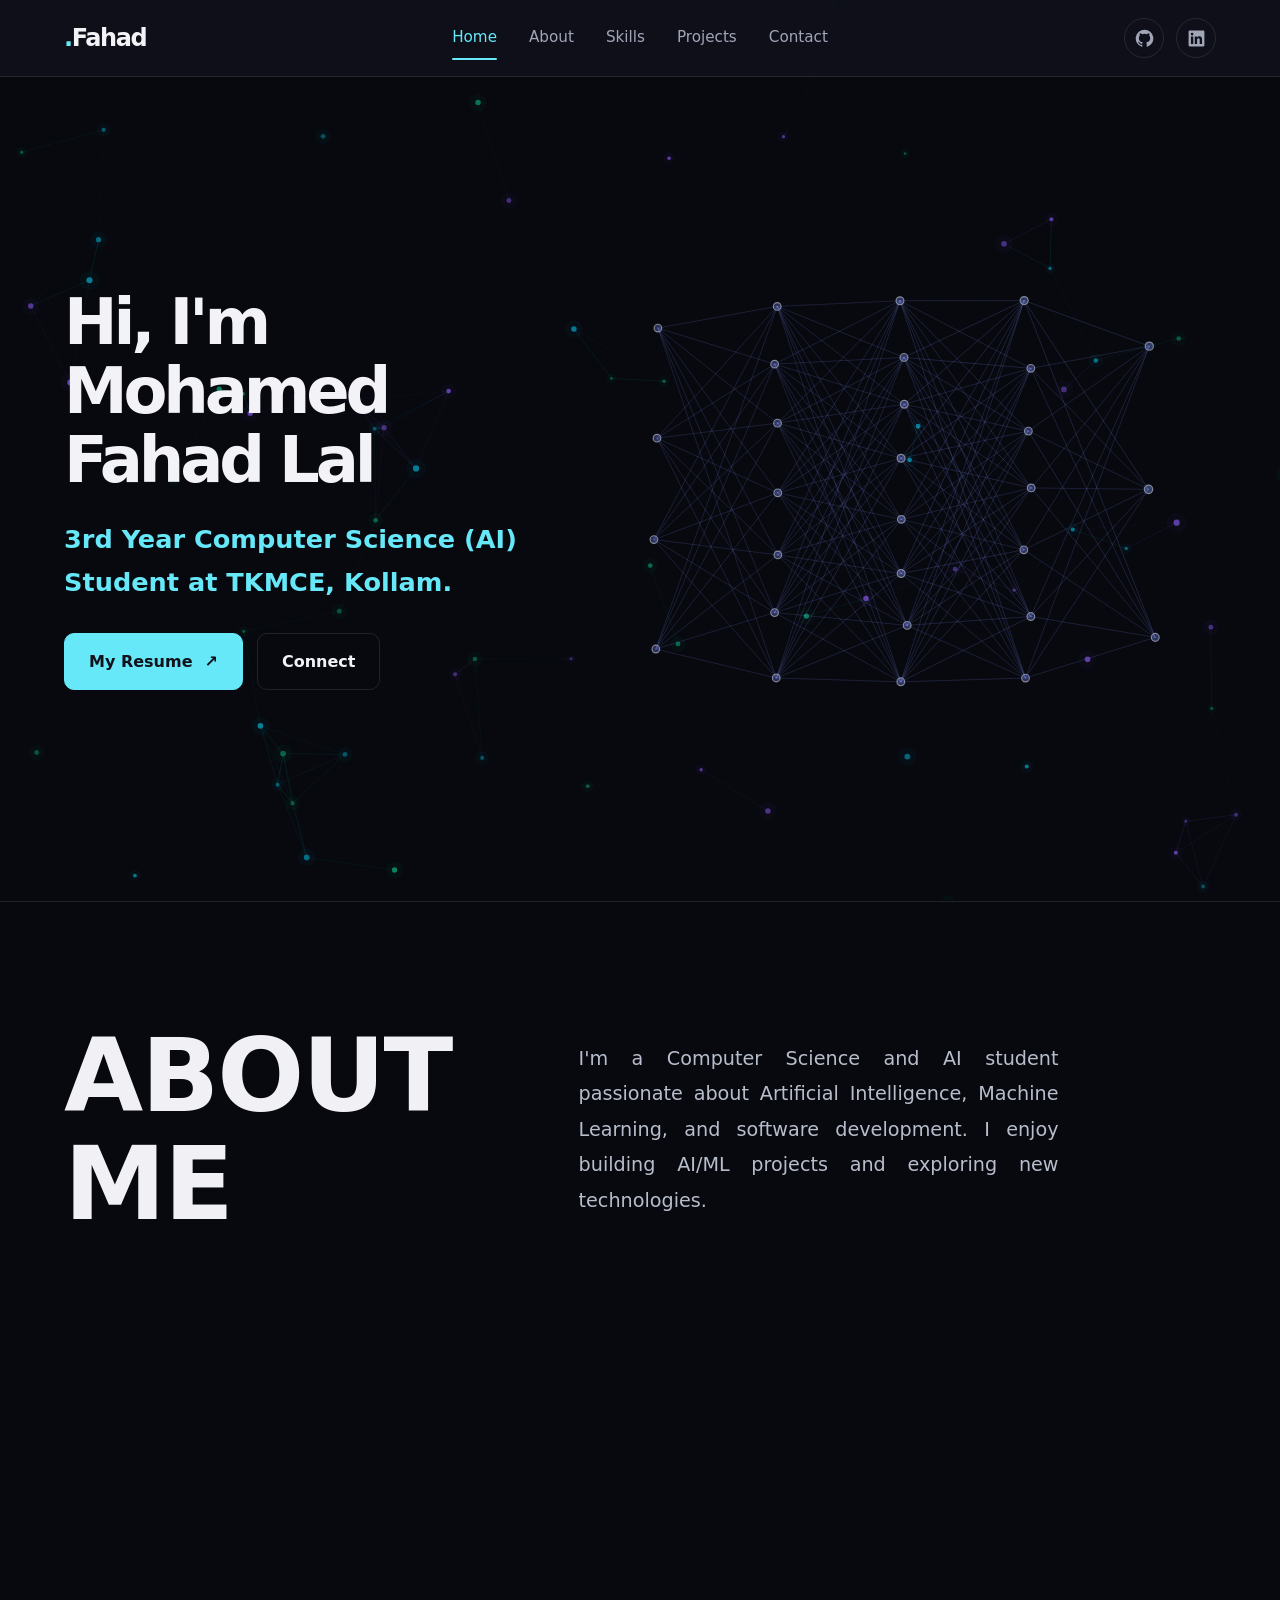
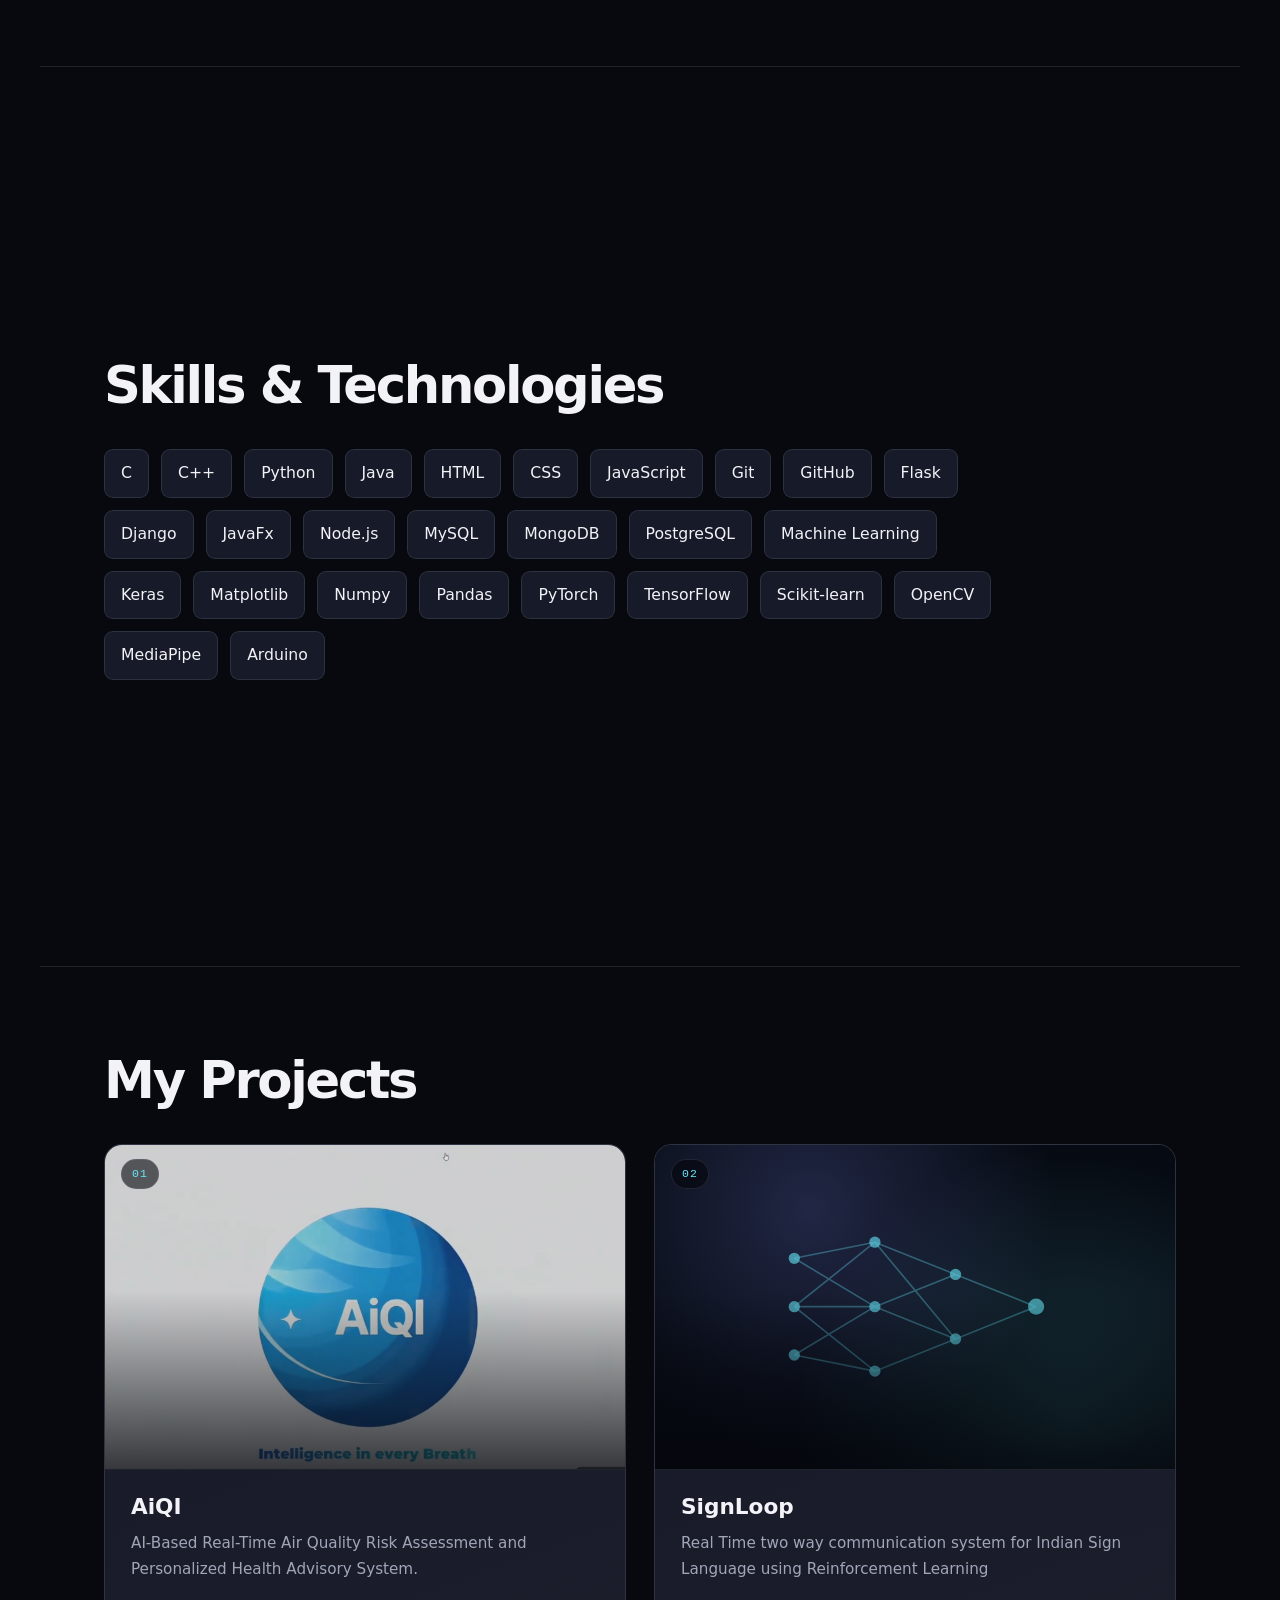
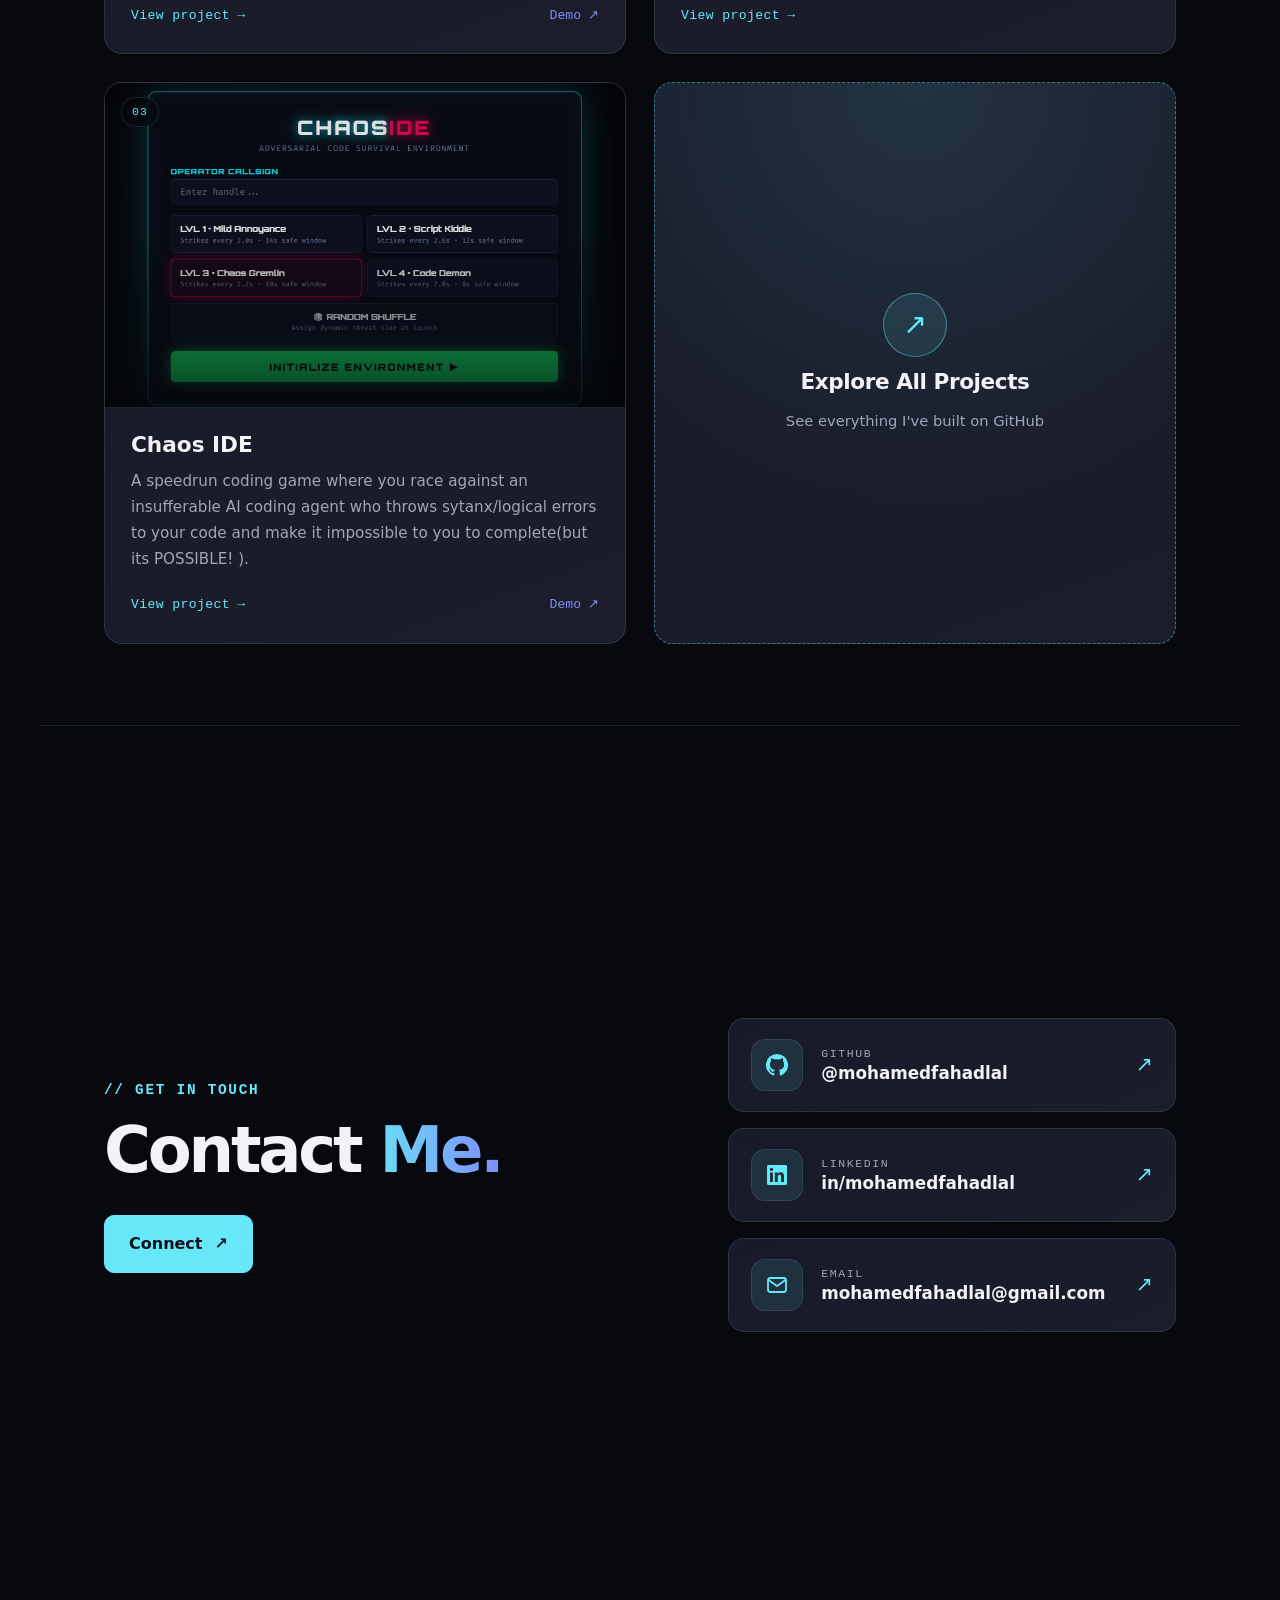
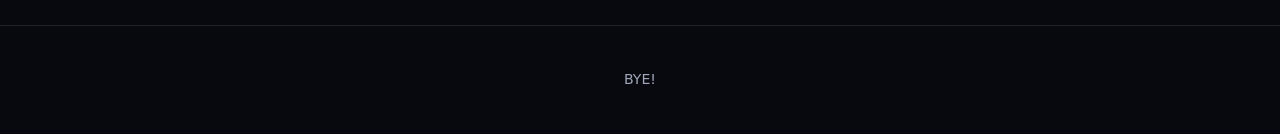
==== commit 82682106: "minor profile update" ====
--- a/index.html
+++ b/index.html
@@ -64,7 +64,7 @@
 
                 <div class="hero-actions">
                     <a
-                        href="https://drive.google.com/file/d/1En2auELsVuPyitRh2LUeTLbkmFUv3YQK/view?usp=sharing"
+                        href="https://drive.google.com/file/d/1yHTLzqIZaTJBjKp03grQBg4gRkzJdv7t/view?usp=sharing"
                         class="btn btn-primary"
                         target="_blank"
                         rel="noopener noreferrer"
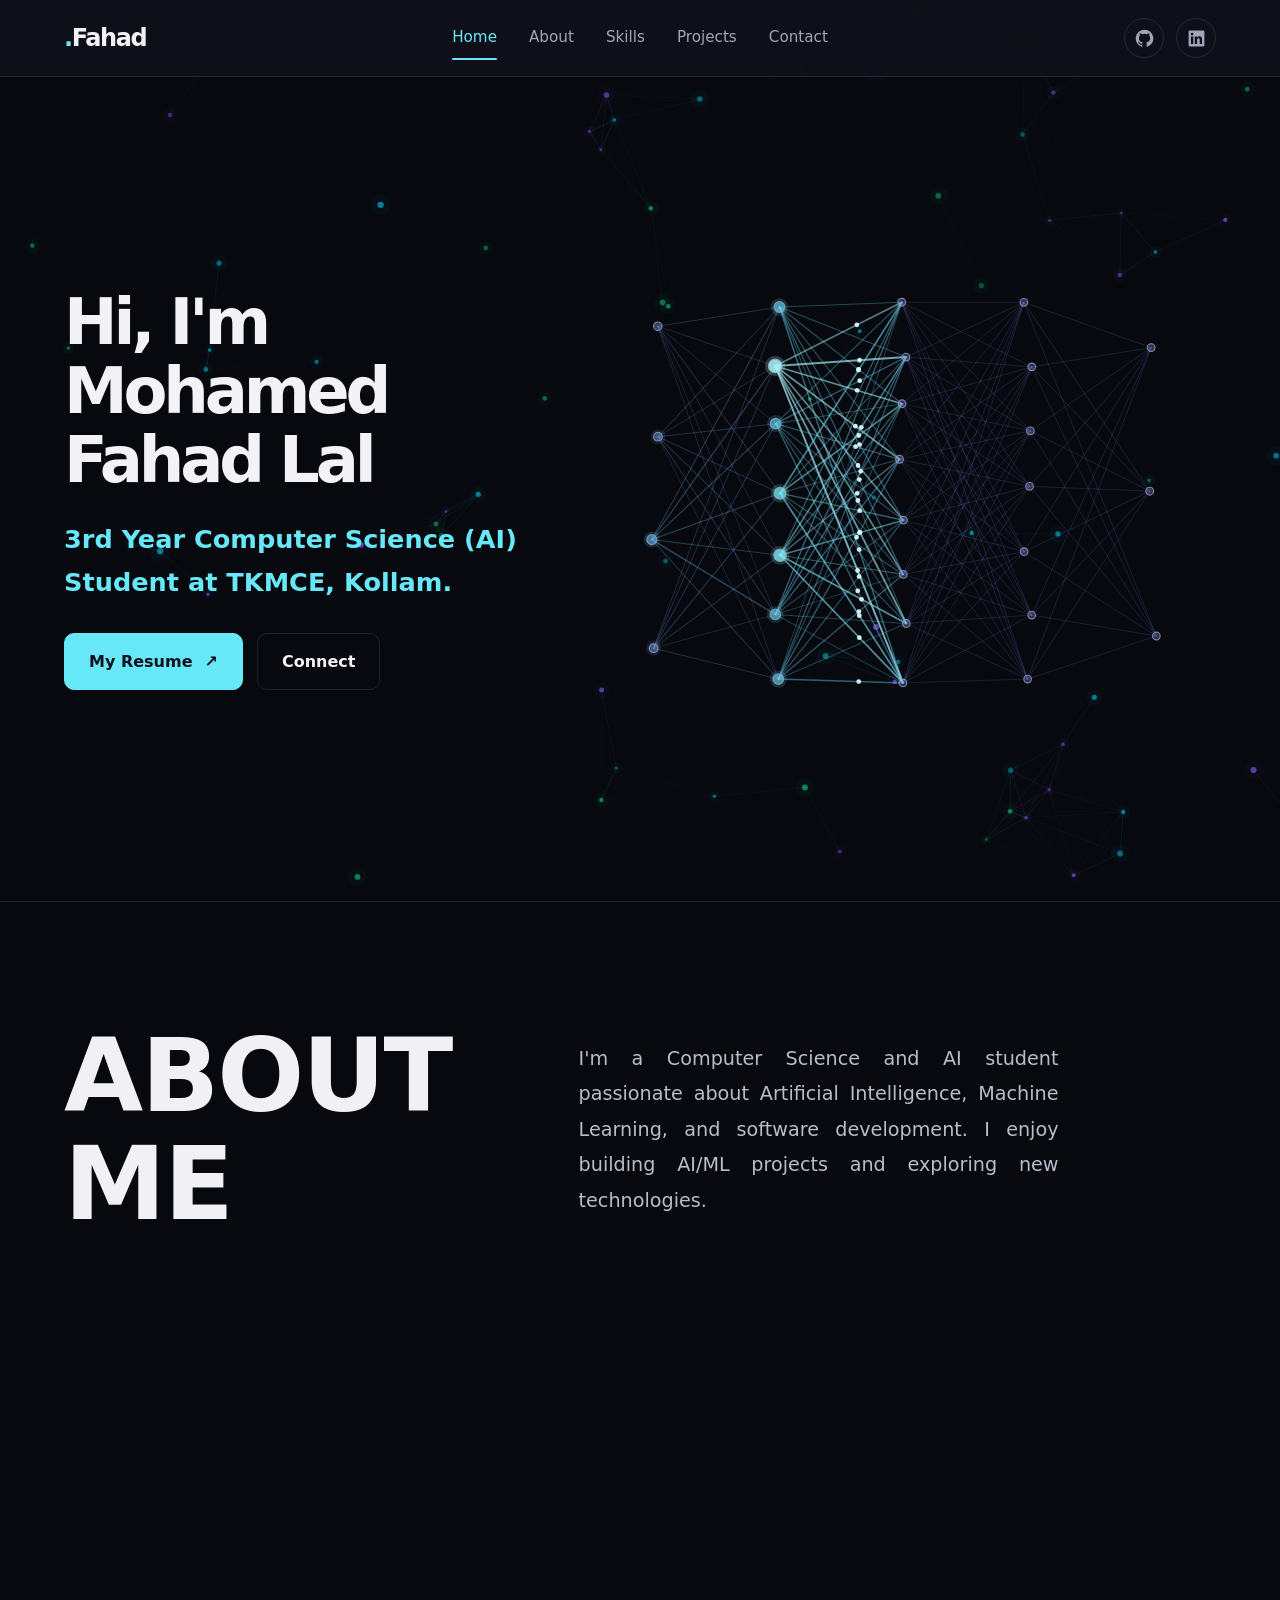
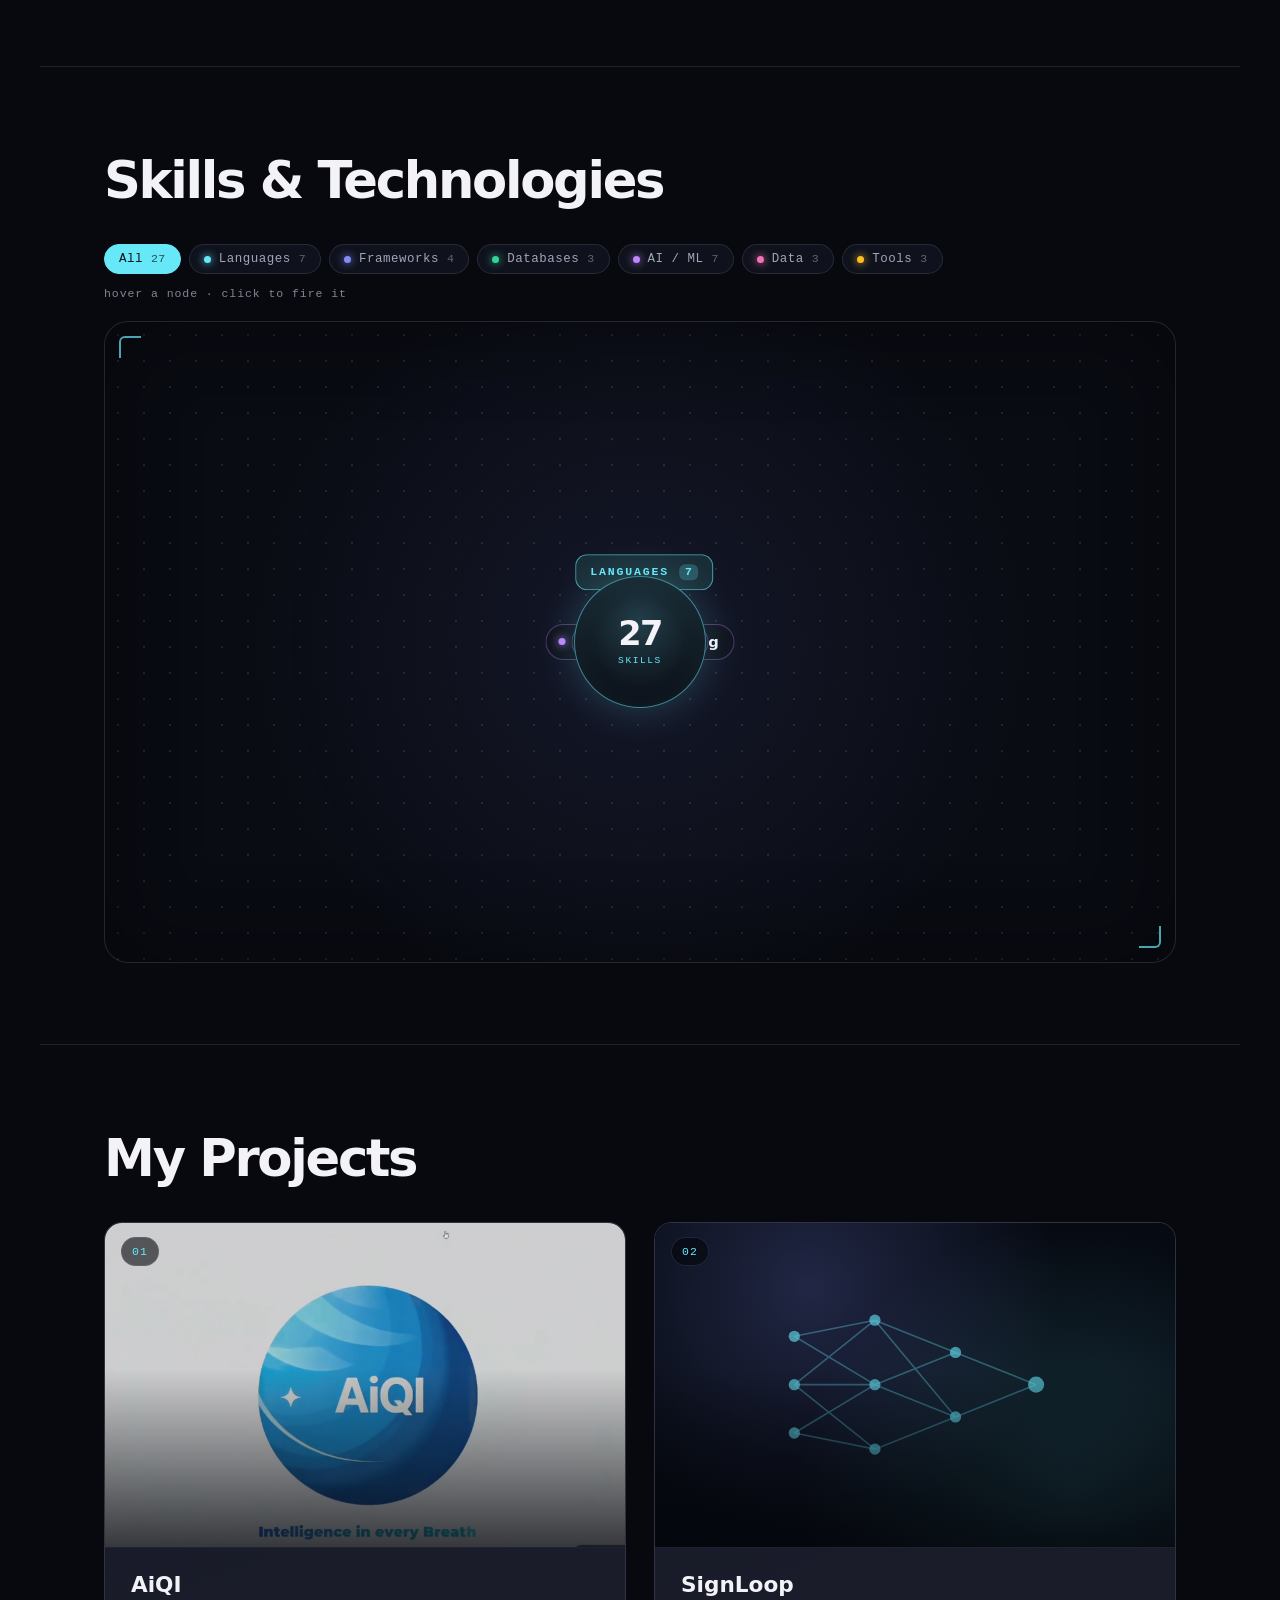
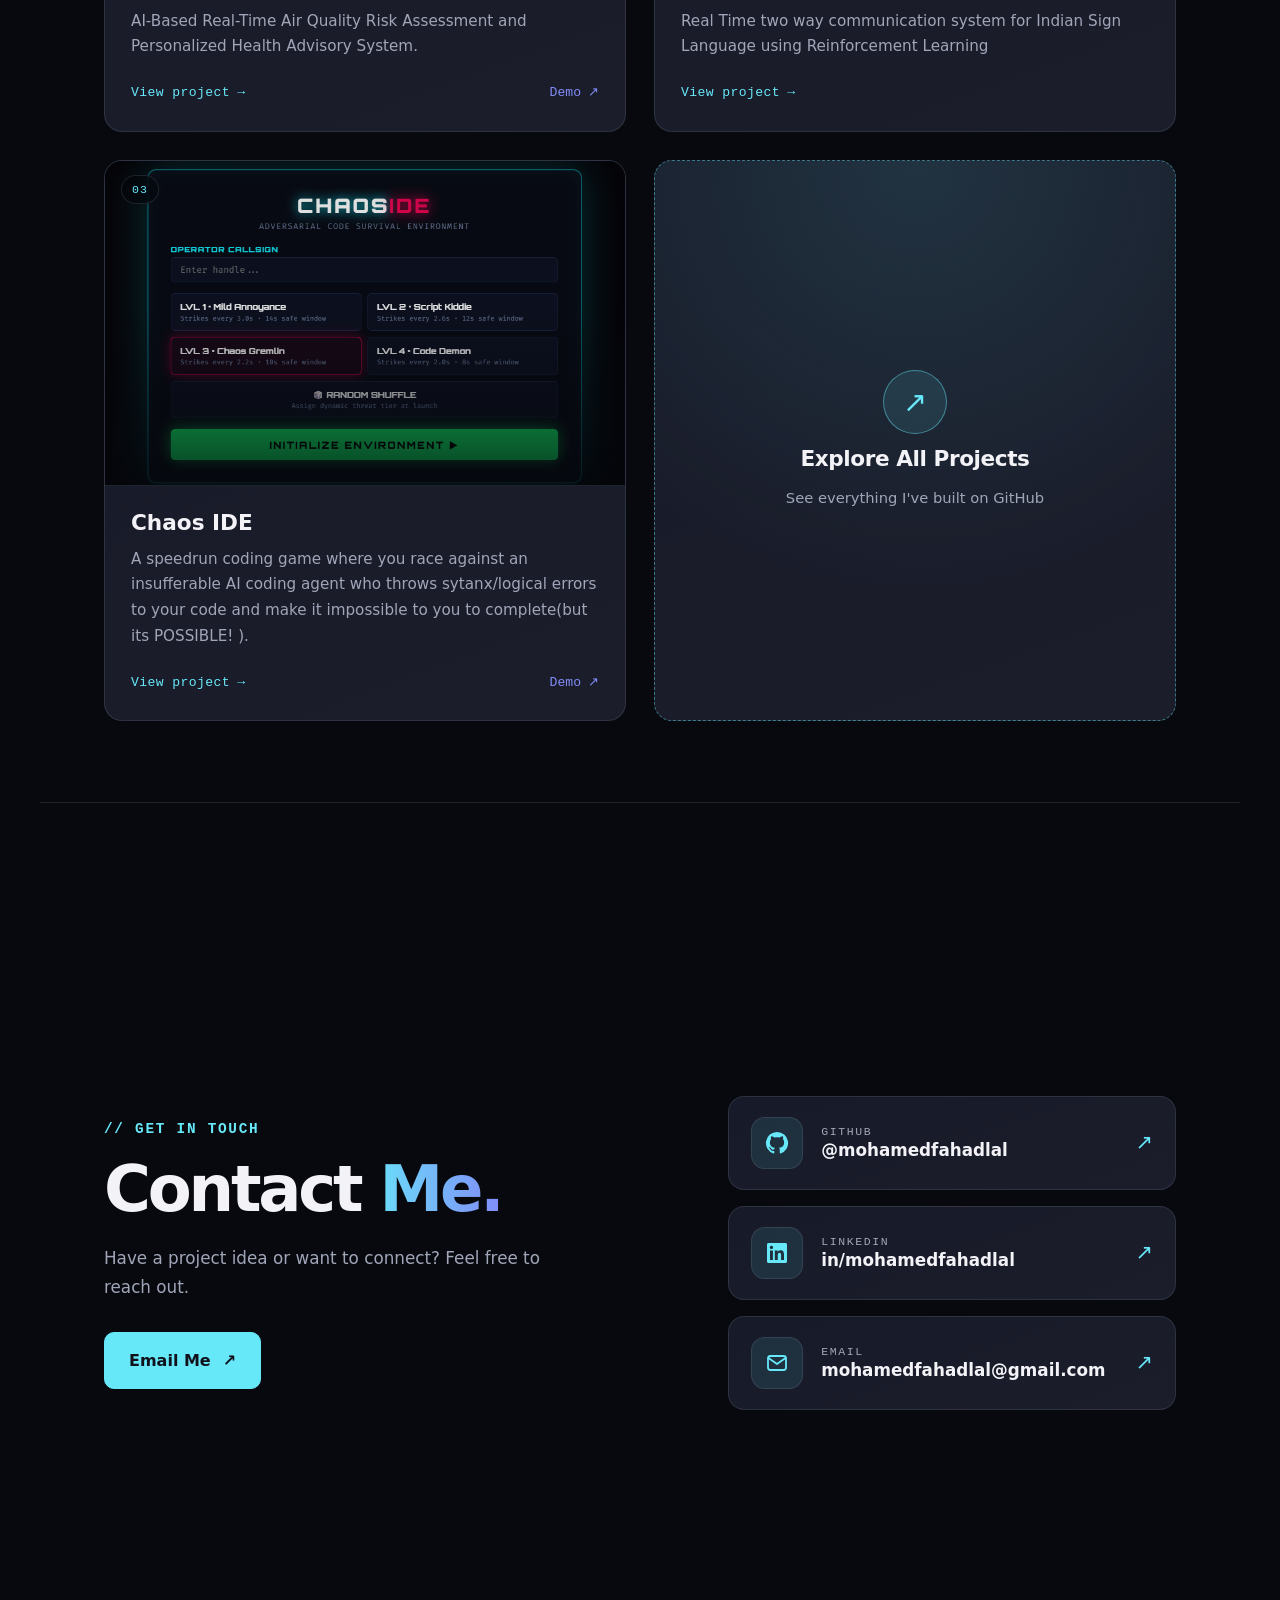
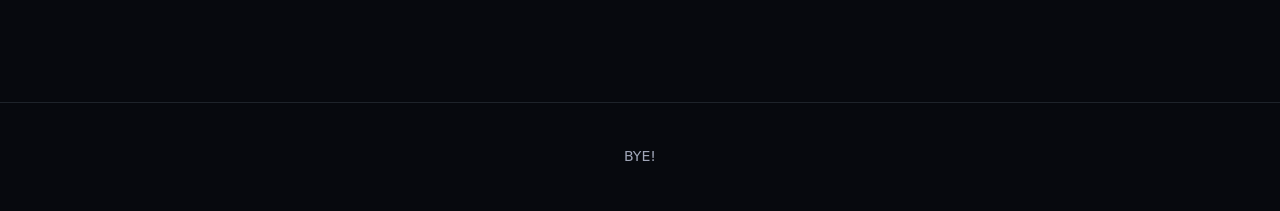
==== commit 1bf0790b: "updated skills layout" ====
--- a/index.html
+++ b/index.html
@@ -8,6 +8,7 @@
     <meta name="description" content="Fahad Lal — Computer Science student, developer, and AI/ML enthusiast.">
     <title>Fahad Lal | Portfolio</title>
     <link rel="stylesheet" href="style.css">
+    <link rel="stylesheet" href="skills.css">
     <link rel="icon" type="image/svg+xml" href="favicon.svg">
 </head>
 
@@ -111,7 +112,7 @@
                 <h2>Skills & Technologies</h2>
             </div>
 
-            <ul id="skills-list" class="chips"></ul>
+            <div id="skills-lab" class="skills-lab"></div>
         </section>
 
         <!-- Projects -->
@@ -133,12 +134,11 @@
                     <p class="eyebrow">// GET IN TOUCH</p>
                     <h2>Contact<span class="grad"> Me.</span></h2>
                     <p class="contact-lead">
-                        
+                        Have a project idea or want to connect? Feel free to reach out.
                     </p>
 
-                    <!-- TODO: replace with your real email address -->
-                    <a href="https://www.linkedin.com/in/mohamedfahadlal" class="btn btn-primary">
-                        Connect<span aria-hidden="true">↗</span>
+                    <a href="mailto:mohamedfahadlal@gmail.com" class="btn btn-primary">
+                        Email Me<span aria-hidden="true">↗</span>
                     </a>
                 </div>
 
@@ -198,7 +198,9 @@
         <p>BYE!</p>
     </footer>
 
+    <script src="js/skills-module.js"></script>
     <script src="js/script.js"></script>
+    <script src="js/navspy.js"></script>
     <script src="js/neural-bg.js"></script>
 
 </body>
--- a/skills.css
+++ b/skills.css
@@ -0,0 +1,515 @@
+/* ==================================================
+   SKILLS — interactive skill graph
+   Wide screens ("map" mode): floating nodes grouped around category hubs and
+   a central core. Hover lights a cluster, click fires a pulse, a category
+   filter zooms that category into an orbit around the core.
+   Narrow screens ("list" mode): tidy category cards using the same data.
+   The mode class (.is-map / .is-list) is set on .skills-lab by script.js.
+   ================================================== */
+
+.skills-lab {
+    width: 100%;
+}
+
+/* ---------- Filter bar ---------- */
+
+.sk-toolbar {
+    display: flex;
+    flex-wrap: wrap;
+    align-items: center;
+    justify-content: space-between;
+    gap: 12px 24px;
+    margin-bottom: 18px;
+}
+
+.sk-filters {
+    display: flex;
+    flex-wrap: wrap;
+    gap: 8px;
+}
+
+.sk-filter {
+    --c: var(--accent);
+    display: inline-flex;
+    align-items: center;
+    gap: 8px;
+    padding: 8px 14px;
+    border: 1px solid var(--border);
+    border-radius: 999px;
+    background: rgba(23, 26, 40, 0.6);
+    color: var(--muted);
+    font: 500 0.78rem/1 ui-monospace, "SF Mono", Menlo, monospace;
+    letter-spacing: 0.04em;
+    cursor: pointer;
+    transition:
+        color 200ms ease,
+        border-color 200ms ease,
+        background 200ms ease,
+        transform 200ms ease;
+}
+
+.sk-filter:hover {
+    color: var(--fg);
+    border-color: color-mix(in srgb, var(--c) 60%, transparent);
+    transform: translateY(-1px);
+}
+
+.sk-filter:focus-visible {
+    outline: 2px solid var(--c);
+    outline-offset: 3px;
+}
+
+.sk-filter.is-active {
+    border-color: var(--c);
+    background: var(--c);
+    color: #0b0d14;
+}
+
+.sk-filter-count {
+    opacity: 0.55;
+    font-size: 0.72rem;
+}
+
+.sk-filter.is-active .sk-filter-count {
+    opacity: 0.7;
+}
+
+.sk-filter.is-active .sk-dot {
+    background: #0b0d14;
+    box-shadow: none;
+}
+
+.sk-hint {
+    margin: 0;
+    color: var(--muted);
+    font: 0.72rem/1.4 ui-monospace, "SF Mono", Menlo, monospace;
+    letter-spacing: 0.08em;
+    opacity: 0.8;
+}
+
+.skills-lab.is-list .sk-hint {
+    display: none;
+}
+
+/* ---------- Shared pieces ---------- */
+
+.sk-dot {
+    flex: none;
+    width: 7px;
+    height: 7px;
+    border-radius: 50%;
+    background: var(--c);
+    box-shadow: 0 0 8px var(--c);
+}
+
+.sk-group {
+    margin: 0;
+    padding: 0;
+    list-style: none;
+}
+
+.sk-slot {
+    margin: 0;
+    list-style: none;
+}
+
+/* A skill "neuron" */
+.sk-node {
+    position: relative;
+    display: inline-flex;
+    align-items: center;
+    gap: 8px;
+    padding: 8px 15px 8px 12px;
+    border: 1px solid color-mix(in srgb, var(--c) 34%, transparent);
+    border-radius: 999px;
+    background: #10121c;
+    color: var(--fg);
+    font-size: 0.92rem;
+    font-weight: 550;
+    letter-spacing: -0.01em;
+    line-height: 1.2;
+    white-space: nowrap;
+    cursor: pointer;
+    user-select: none;
+    -webkit-user-select: none;
+    transition:
+        border-color 220ms ease,
+        background 220ms ease,
+        box-shadow 220ms ease,
+        transform 260ms cubic-bezier(0.22, 1, 0.36, 1);
+}
+
+.sk-node:hover,
+.sk-node.is-hot {
+    border-color: var(--c);
+    background: color-mix(in srgb, var(--c) 16%, #10121c);
+    box-shadow:
+        0 0 0 1px color-mix(in srgb, var(--c) 30%, transparent),
+        0 0 26px color-mix(in srgb, var(--c) 38%, transparent);
+    transform: scale(1.1);
+}
+
+/* Ring that expands when a node is clicked */
+.sk-ripple {
+    position: absolute;
+    inset: -1px;
+    border: 2px solid var(--c);
+    border-radius: inherit;
+    pointer-events: none;
+    animation: skRipple 650ms ease-out forwards;
+}
+
+@keyframes skRipple {
+    from {
+        opacity: 0.9;
+        transform: scale(1);
+    }
+
+    to {
+        opacity: 0;
+        transform: scale(1.7, 2.3);
+    }
+}
+
+/* Category hub */
+.sk-hub {
+    display: inline-flex;
+    align-items: center;
+    gap: 10px;
+    padding: 9px 14px;
+    border: 1px solid color-mix(in srgb, var(--c) 60%, transparent);
+    border-radius: 12px;
+    background: color-mix(in srgb, var(--c) 14%, #0d0f18);
+    color: var(--c);
+    font: 700 0.72rem/1 ui-monospace, "SF Mono", Menlo, monospace;
+    letter-spacing: 0.16em;
+    text-transform: uppercase;
+    white-space: nowrap;
+    cursor: pointer;
+    transition:
+        box-shadow 250ms ease,
+        background 250ms ease,
+        transform 260ms cubic-bezier(0.22, 1, 0.36, 1);
+}
+
+.sk-hub-count {
+    padding: 2px 6px;
+    border-radius: 6px;
+    background: color-mix(in srgb, var(--c) 22%, transparent);
+    letter-spacing: 0.04em;
+}
+
+.sk-hub:hover,
+.sk-cluster.is-hot .sk-hub {
+    background: color-mix(in srgb, var(--c) 24%, #0d0f18);
+    box-shadow: 0 0 26px color-mix(in srgb, var(--c) 40%, transparent);
+}
+
+.sk-hub:hover {
+    transform: scale(1.06);
+}
+
+/* Links (SVG) */
+.sk-link {
+    stroke: var(--c);
+    stroke-width: 1;
+    stroke-opacity: 0.24;
+    transition: stroke-opacity 300ms ease, stroke-width 300ms ease, opacity 400ms ease;
+}
+
+.sk-link.is-hub {
+    stroke-width: 1.4;
+    stroke-opacity: 0.4;
+    stroke-dasharray: 2 7;
+    stroke-linecap: round;
+}
+
+.sk-link.is-hot {
+    stroke-width: 1.8;
+    stroke-opacity: 0.9;
+    filter: drop-shadow(0 0 4px var(--c));
+}
+
+.sk-link.is-faded {
+    opacity: 0.25;
+}
+
+.sk-link.is-gone,
+.sk-link.is-off {
+    opacity: 0;
+}
+
+.sk-pulse {
+    fill: var(--c);
+    filter: drop-shadow(0 0 6px var(--c));
+}
+
+/* Core: skill count, or the name of whatever you point at */
+.sk-core {
+    --c: var(--accent);
+    --core: 132px;
+    position: absolute;
+    left: 50%;
+    top: 50%;
+    z-index: 2;
+    width: var(--core);
+    height: var(--core);
+    margin: calc(var(--core) / -2) 0 0 calc(var(--core) / -2);
+    pointer-events: none;
+}
+
+.sk-core-ring {
+    position: absolute;
+    inset: 0;
+    border: 1px solid var(--c);
+    border-radius: 50%;
+    opacity: 0;
+    animation: skCore 3.6s ease-out infinite;
+}
+
+.sk-core-ring.r2 {
+    animation-delay: 1.8s;
+}
+
+@keyframes skCore {
+    from {
+        opacity: 0.45;
+        transform: scale(1);
+    }
+
+    to {
+        opacity: 0;
+        transform: scale(1.9);
+    }
+}
+
+.sk-core-body {
+    position: relative;
+    display: grid;
+    place-content: center;
+    gap: 5px;
+    width: 100%;
+    height: 100%;
+    border: 1px solid color-mix(in srgb, var(--c) 55%, transparent);
+    border-radius: 50%;
+    background: radial-gradient(
+        circle at 50% 35%,
+        color-mix(in srgb, var(--c) 22%, #0e1019),
+        #0a0c14 75%
+    );
+    box-shadow:
+        0 0 40px color-mix(in srgb, var(--c) 22%, transparent),
+        inset 0 0 24px color-mix(in srgb, var(--c) 12%, transparent);
+    text-align: center;
+    transition: border-color 300ms ease, box-shadow 300ms ease;
+}
+
+.sk-core-main {
+    color: var(--fg);
+    font-size: 2.1rem;
+    font-weight: 800;
+    letter-spacing: -0.05em;
+    line-height: 1;
+}
+
+.sk-core-main.is-name {
+    padding: 0 12px;
+    font-size: 0.95rem;
+    letter-spacing: -0.01em;
+    line-height: 1.15;
+    overflow-wrap: anywhere;
+    text-wrap: balance;
+}
+
+.sk-core-sub {
+    color: var(--c);
+    font: 0.6rem/1.2 ui-monospace, "SF Mono", Menlo, monospace;
+    letter-spacing: 0.16em;
+    text-transform: uppercase;
+}
+
+/* ---------- MAP mode (wide screens) ---------- */
+
+.skills-lab.is-map .sk-stage {
+    position: relative;
+    width: 100%;
+    height: 580px; /* set precisely by script.js */
+    transition: none; /* script.js measures this box right after resizing it */
+    overflow: hidden;
+    border: 1px solid var(--border);
+    border-radius: 24px;
+    background:
+        radial-gradient(
+            circle at 50% 50%,
+            color-mix(in srgb, var(--accent-secondary) 10%, transparent),
+            transparent 62%
+        ),
+        radial-gradient(circle, rgba(148, 163, 184, 0.16) 1px, transparent 1.5px) 0 0 / 26px 26px,
+        rgba(11, 13, 21, 0.78);
+    box-shadow: inset 0 0 90px rgba(0, 0, 0, 0.4);
+}
+
+/* Viewfinder corners, same language as the project cards */
+.skills-lab.is-map .sk-stage::before,
+.skills-lab.is-map .sk-stage::after {
+    content: "";
+    position: absolute;
+    z-index: 4;
+    width: 22px;
+    height: 22px;
+    border: 0 solid color-mix(in srgb, var(--accent) 70%, transparent);
+    pointer-events: none;
+}
+
+.skills-lab.is-map .sk-stage::before {
+    top: 14px;
+    left: 14px;
+    border-top-width: 2px;
+    border-left-width: 2px;
+    border-top-left-radius: 6px;
+}
+
+.skills-lab.is-map .sk-stage::after {
+    right: 14px;
+    bottom: 14px;
+    border-right-width: 2px;
+    border-bottom-width: 2px;
+    border-bottom-right-radius: 6px;
+}
+
+.skills-lab.is-map .sk-links {
+    position: absolute;
+    inset: 0;
+    z-index: 0;
+    width: 100%;
+    height: 100%;
+    overflow: visible;
+    pointer-events: none;
+}
+
+.skills-lab.is-map .sk-cluster {
+    position: absolute;
+    inset: 0;
+    z-index: 1;
+    pointer-events: none;
+    transition: opacity 450ms ease;
+}
+
+.skills-lab.is-map .sk-cluster.is-hot {
+    z-index: 3;
+}
+
+.skills-lab.is-map .sk-cluster.is-faded {
+    opacity: 0.28;
+}
+
+.skills-lab.is-map .sk-cluster.is-gone {
+    opacity: 0;
+}
+
+.skills-lab.is-map .sk-cluster.is-gone .sk-slot {
+    pointer-events: none;
+}
+
+/* Every node/hub is positioned by script.js with a transform */
+.skills-lab.is-map .sk-slot {
+    position: absolute;
+    left: 0;
+    top: 0;
+    width: max-content;
+    pointer-events: auto;
+    will-change: transform;
+    transition: opacity 500ms ease var(--d, 0ms);
+}
+
+.skills-lab.is-map .sk-hub-slot.is-off {
+    opacity: 0;
+    pointer-events: none;
+}
+
+/* Intro: hidden until the section scrolls into view, then fly out of the core */
+.skills-lab.is-map:not(.is-live) .sk-slot,
+.skills-lab.is-map:not(.is-live) .sk-core {
+    opacity: 0;
+}
+
+.skills-lab.is-map .sk-core {
+    transition: opacity 500ms ease;
+}
+
+/* ---------- LIST mode (narrow screens) ---------- */
+
+.skills-lab.is-list .sk-stage {
+    display: grid;
+    grid-template-columns: repeat(auto-fit, minmax(min(100%, 250px), 1fr));
+    gap: 14px;
+}
+
+.skills-lab.is-list .sk-links,
+.skills-lab.is-list .sk-core {
+    display: none;
+}
+
+.skills-lab.is-list .sk-cluster {
+    position: relative;
+    padding: 18px 18px 20px;
+    overflow: hidden;
+    border: 1px solid var(--border);
+    border-radius: 18px;
+    background: linear-gradient(160deg, var(--surface), var(--card));
+}
+
+.skills-lab.is-list .sk-cluster::before {
+    content: "";
+    position: absolute;
+    inset: 0 0 auto 0;
+    height: 2px;
+    background: linear-gradient(90deg, var(--c), transparent 80%);
+}
+
+.skills-lab.is-list .sk-cluster.is-gone {
+    display: none;
+}
+
+.skills-lab.is-list .sk-hub {
+    padding: 0;
+    border: 0;
+    border-radius: 0;
+    background: none;
+    box-shadow: none;
+}
+
+.skills-lab.is-list .sk-hub:hover {
+    transform: none;
+}
+
+.skills-lab.is-list .sk-group {
+    display: flex;
+    flex-wrap: wrap;
+    gap: 8px;
+    margin-top: 14px;
+}
+
+.skills-lab.is-list .sk-node {
+    padding: 7px 13px 7px 11px;
+    font-size: 0.88rem;
+}
+
+.skills-lab.is-list .sk-node:hover,
+.skills-lab.is-list .sk-node.is-hot {
+    transform: translateY(-2px);
+}
+
+/* ---------- Reduced motion ---------- */
+
+@media (prefers-reduced-motion: reduce) {
+    .sk-core-ring {
+        display: none;
+    }
+
+    .sk-node:hover,
+    .sk-node.is-hot,
+    .sk-hub:hover {
+        transform: none;
+    }
+}
